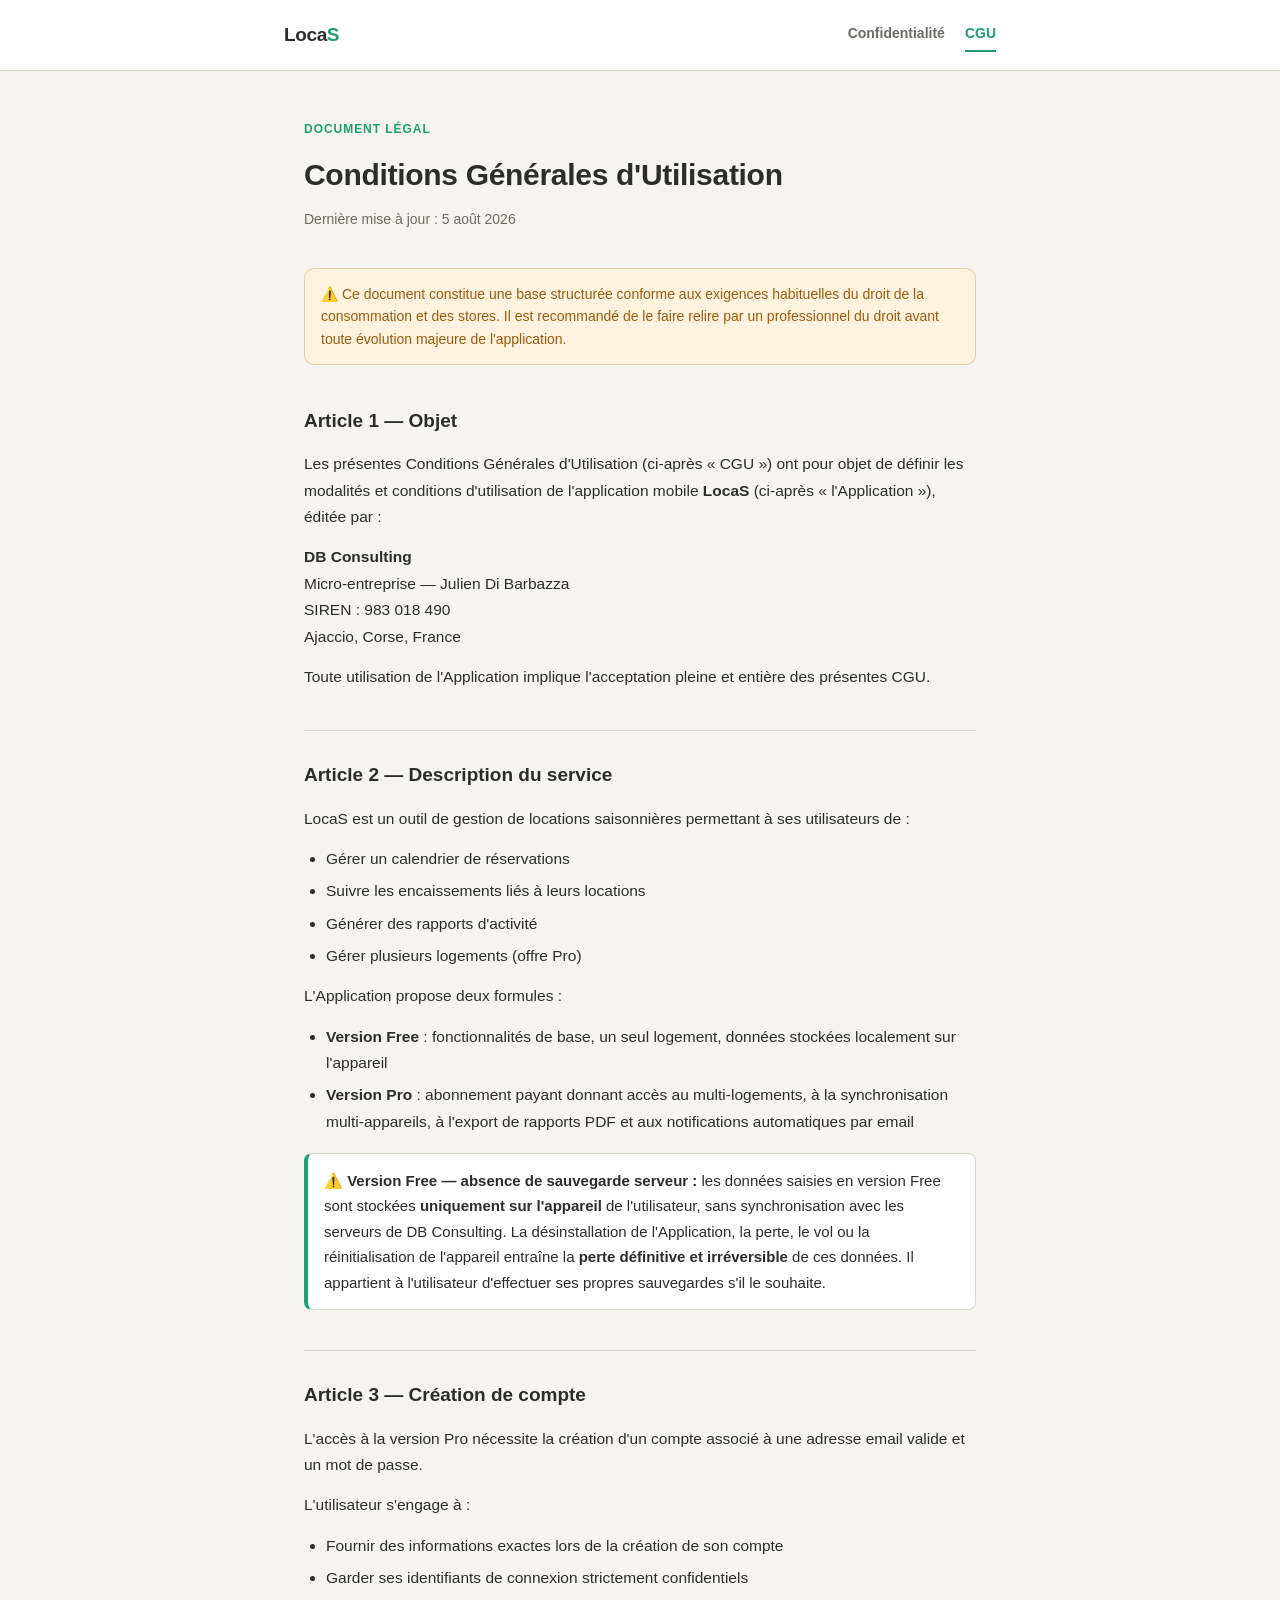
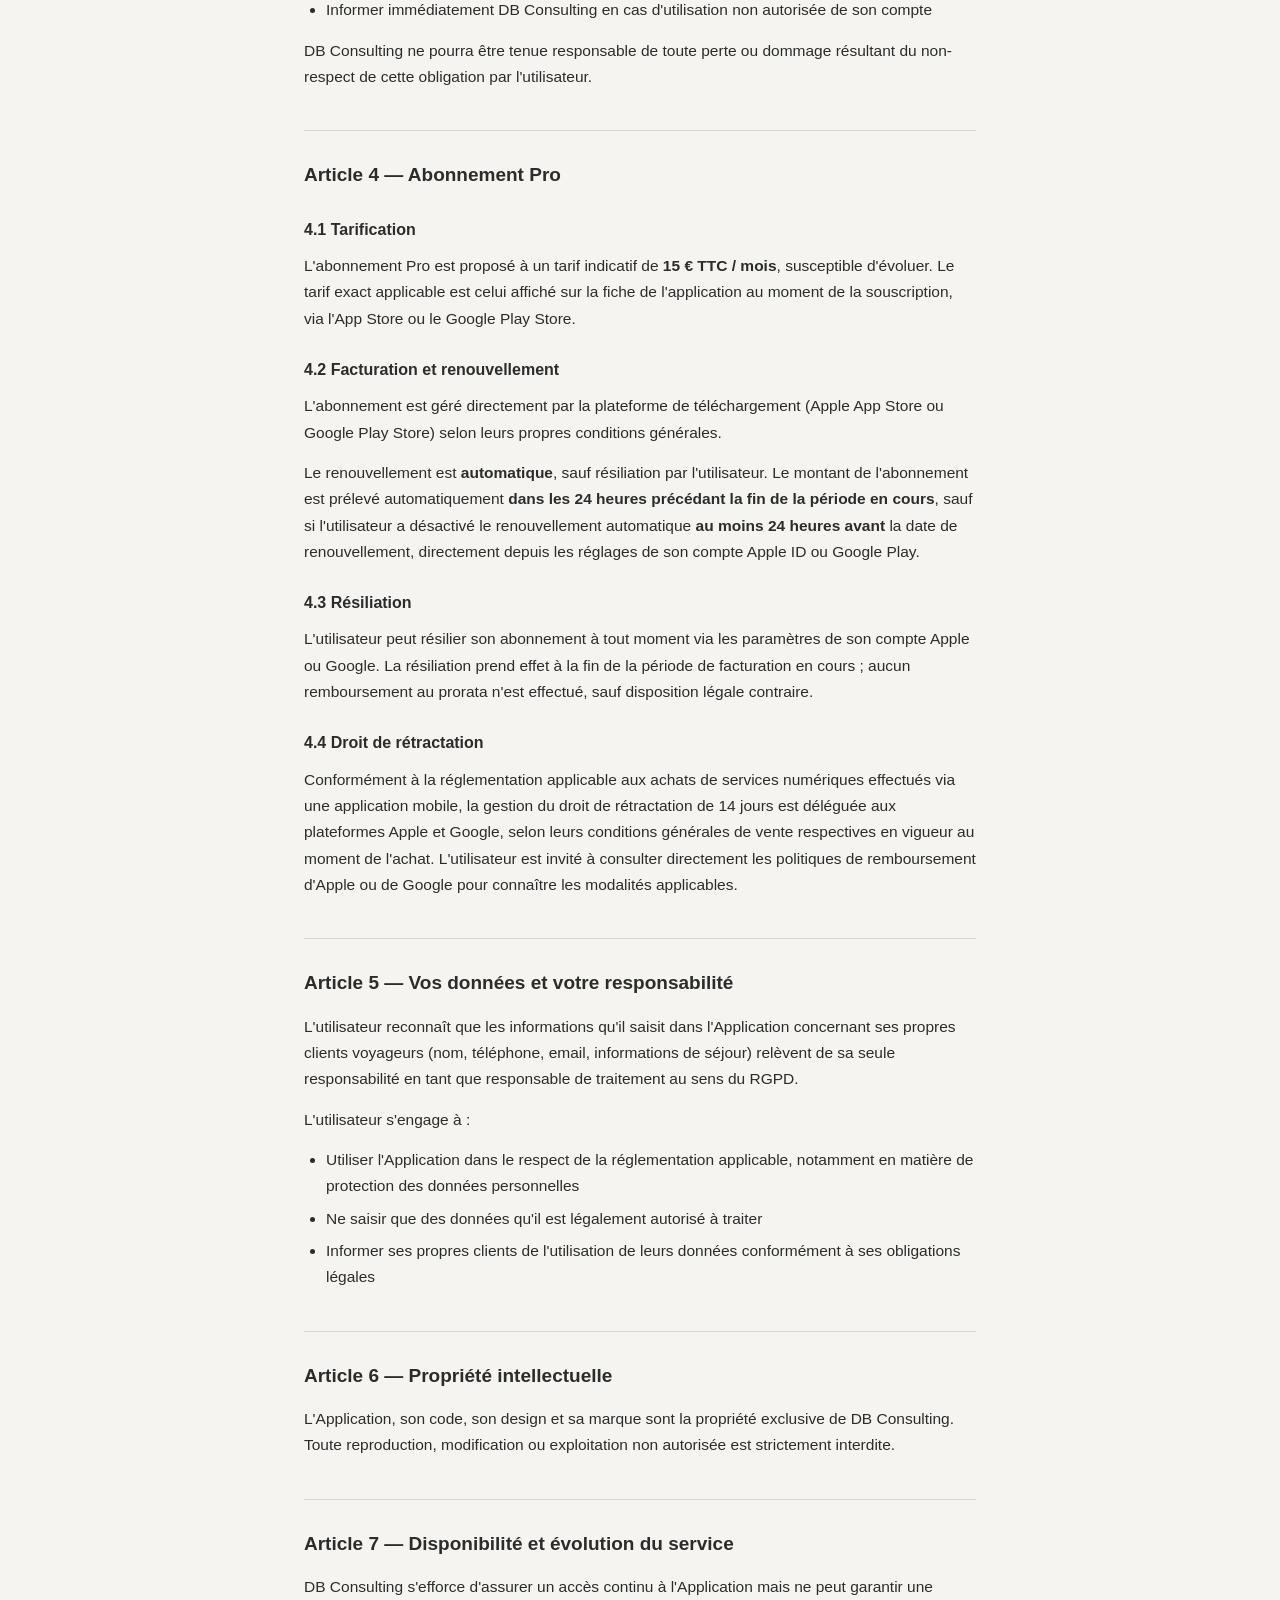
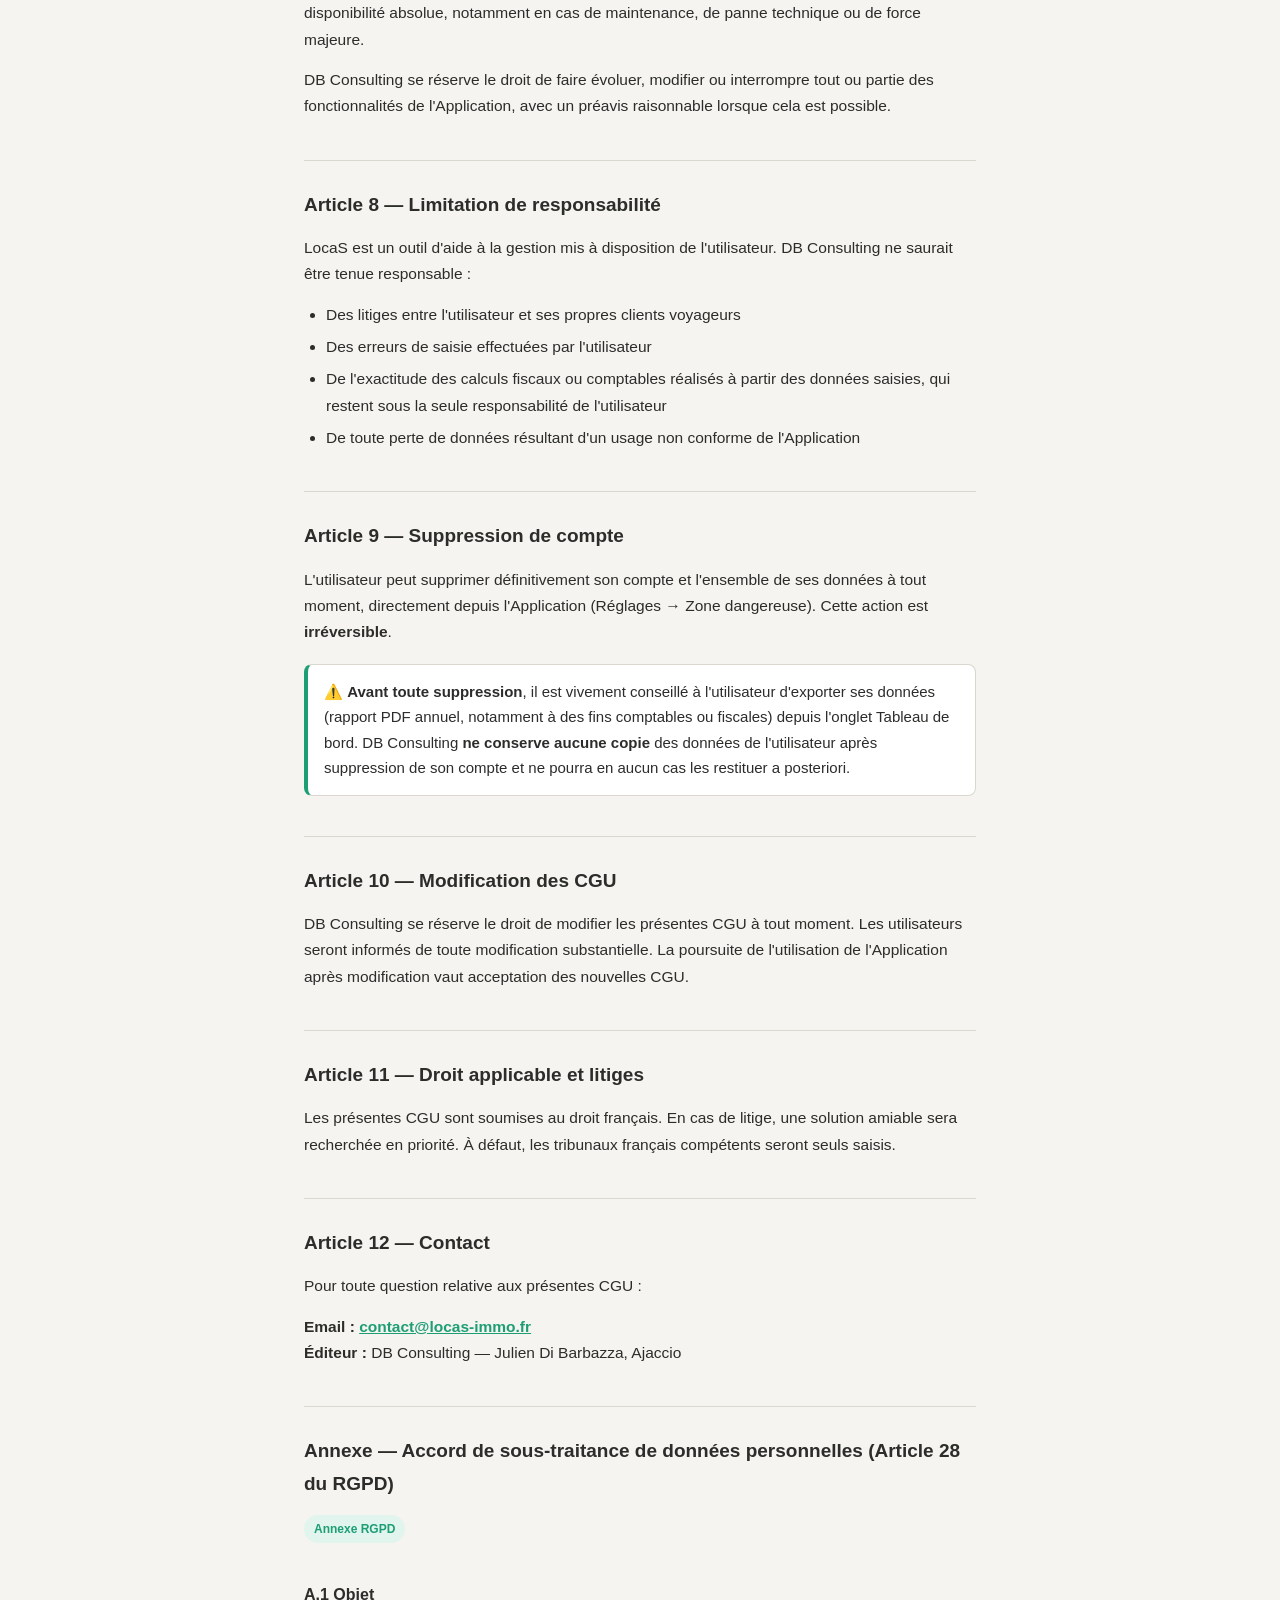
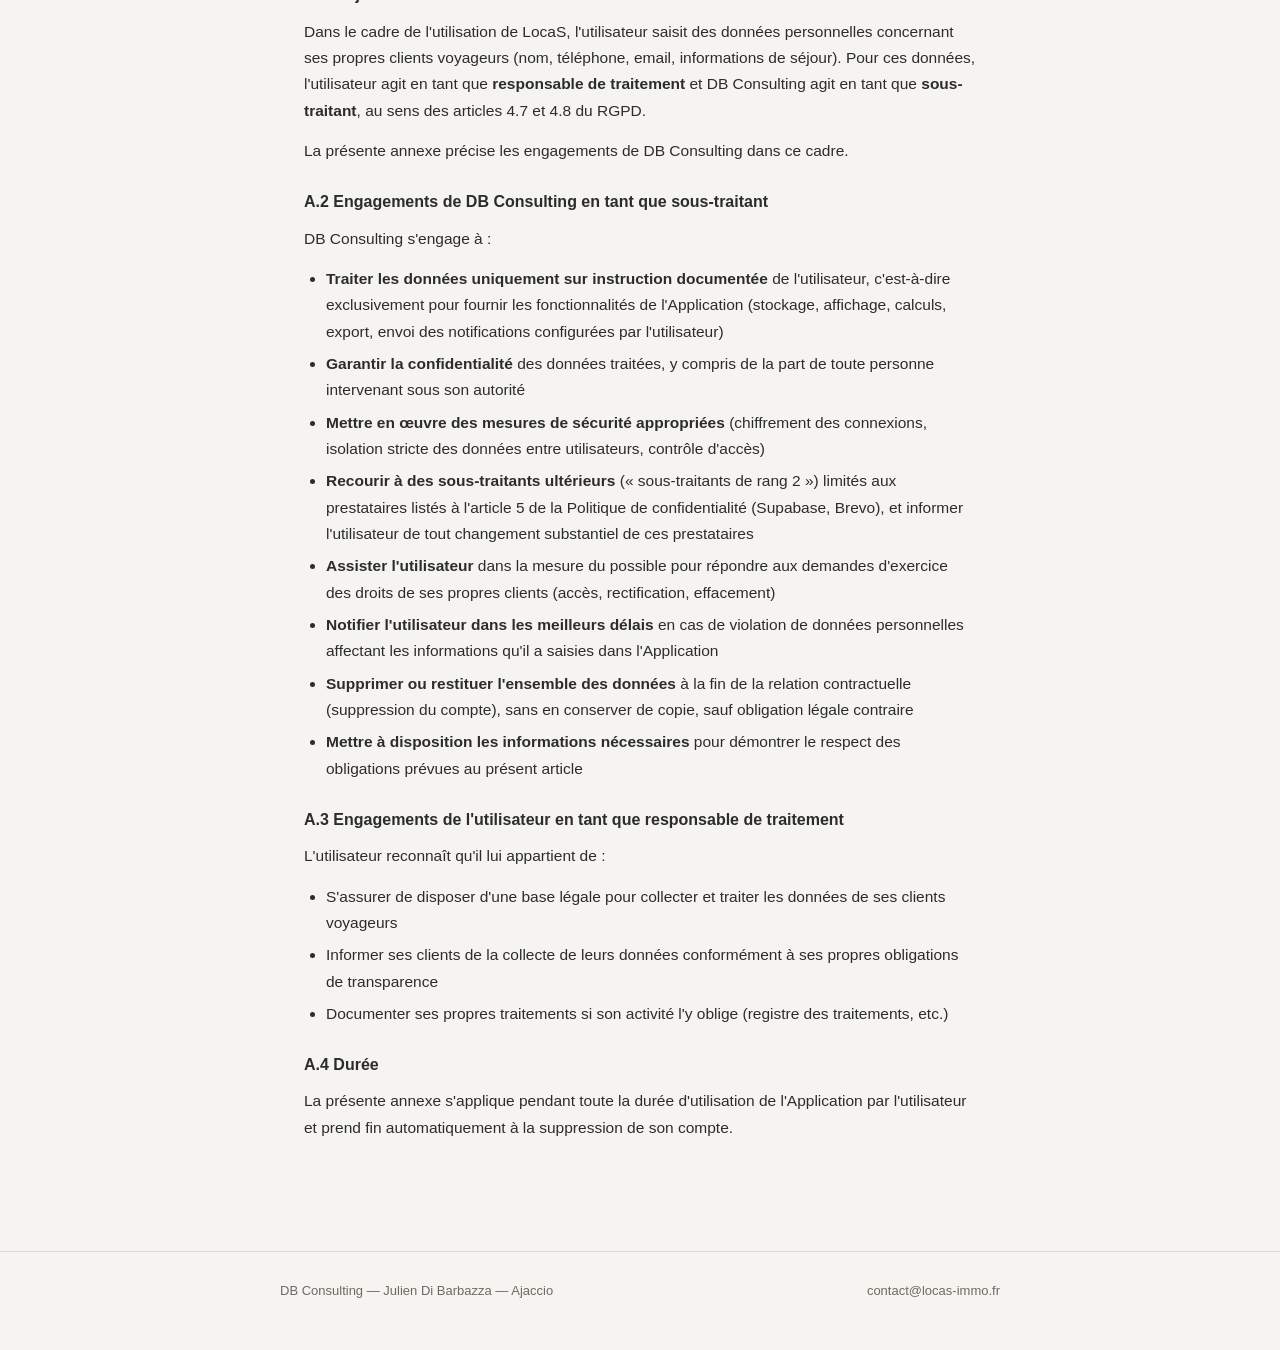
==== cgu.html @ eea55b1e "Add files via upload" ====
<!DOCTYPE html>
<html lang="fr">
<head>
<meta charset="UTF-8" />
<meta name="viewport" content="width=device-width, initial-scale=1.0" />
<title>Conditions Générales d'Utilisation — LocaS</title>
<link rel="stylesheet" href="style.css" />
</head>
<body>

<div class="topbar">
  <div class="topbar-inner">
    <a href="index.html" class="wordmark">Loca<span>S</span></a>
    <nav class="topnav">
      <a href="confidentialite.html">Confidentialité</a>
      <a href="cgu.html" class="active">CGU</a>
    </nav>
  </div>
</div>

<main>
  <div class="doc-header">
    <p class="eyebrow">Document légal</p>
    <h1>Conditions Générales d'Utilisation</h1>
    <p class="updated">Dernière mise à jour : 5 août 2026</p>
  </div>

  <div class="notice">
    ⚠️ Ce document constitue une base structurée conforme aux exigences habituelles du droit de la consommation et des stores. Il est recommandé de le faire relire par un professionnel du droit avant toute évolution majeure de l'application.
  </div>

  <article>
    <h2 style="border-top:none;padding-top:0;">Article 1 — Objet</h2>
    <p>Les présentes Conditions Générales d'Utilisation (ci-après « CGU ») ont pour objet de définir les modalités et conditions d'utilisation de l'application mobile <strong>LocaS</strong> (ci-après « l'Application »), éditée par :</p>
    <p>
      <strong>DB Consulting</strong><br />
      Micro-entreprise — Julien Di Barbazza<br />
      SIREN : 983 018 490<br />
      Ajaccio, Corse, France
    </p>
    <p>Toute utilisation de l'Application implique l'acceptation pleine et entière des présentes CGU.</p>

    <h2>Article 2 — Description du service</h2>
    <p>LocaS est un outil de gestion de locations saisonnières permettant à ses utilisateurs de :</p>
    <ul>
      <li>Gérer un calendrier de réservations</li>
      <li>Suivre les encaissements liés à leurs locations</li>
      <li>Générer des rapports d'activité</li>
      <li>Gérer plusieurs logements (offre Pro)</li>
    </ul>
    <p>L'Application propose deux formules :</p>
    <ul>
      <li><strong>Version Free</strong> : fonctionnalités de base, un seul logement, données stockées localement sur l'appareil</li>
      <li><strong>Version Pro</strong> : abonnement payant donnant accès au multi-logements, à la synchronisation multi-appareils, à l'export de rapports PDF et aux notifications automatiques par email</li>
    </ul>
    <div class="callout">
      ⚠️ <strong>Version Free — absence de sauvegarde serveur :</strong> les données saisies en version Free sont stockées <strong>uniquement sur l'appareil</strong> de l'utilisateur, sans synchronisation avec les serveurs de DB Consulting. La désinstallation de l'Application, la perte, le vol ou la réinitialisation de l'appareil entraîne la <strong>perte définitive et irréversible</strong> de ces données. Il appartient à l'utilisateur d'effectuer ses propres sauvegardes s'il le souhaite.
    </div>

    <h2>Article 3 — Création de compte</h2>
    <p>L'accès à la version Pro nécessite la création d'un compte associé à une adresse email valide et un mot de passe.</p>
    <p>L'utilisateur s'engage à :</p>
    <ul>
      <li>Fournir des informations exactes lors de la création de son compte</li>
      <li>Garder ses identifiants de connexion strictement confidentiels</li>
      <li>Informer immédiatement DB Consulting en cas d'utilisation non autorisée de son compte</li>
    </ul>
    <p>DB Consulting ne pourra être tenue responsable de toute perte ou dommage résultant du non-respect de cette obligation par l'utilisateur.</p>

    <h2>Article 4 — Abonnement Pro</h2>

    <h3>4.1 Tarification</h3>
    <p>L'abonnement Pro est proposé à un tarif indicatif de <strong>15 € TTC / mois</strong>, susceptible d'évoluer. Le tarif exact applicable est celui affiché sur la fiche de l'application au moment de la souscription, via l'App Store ou le Google Play Store.</p>

    <h3>4.2 Facturation et renouvellement</h3>
    <p>L'abonnement est géré directement par la plateforme de téléchargement (Apple App Store ou Google Play Store) selon leurs propres conditions générales.</p>
    <p>Le renouvellement est <strong>automatique</strong>, sauf résiliation par l'utilisateur. Le montant de l'abonnement est prélevé automatiquement <strong>dans les 24 heures précédant la fin de la période en cours</strong>, sauf si l'utilisateur a désactivé le renouvellement automatique <strong>au moins 24 heures avant</strong> la date de renouvellement, directement depuis les réglages de son compte Apple ID ou Google Play.</p>

    <h3>4.3 Résiliation</h3>
    <p>L'utilisateur peut résilier son abonnement à tout moment via les paramètres de son compte Apple ou Google. La résiliation prend effet à la fin de la période de facturation en cours ; aucun remboursement au prorata n'est effectué, sauf disposition légale contraire.</p>

    <h3>4.4 Droit de rétractation</h3>
    <p>Conformément à la réglementation applicable aux achats de services numériques effectués via une application mobile, la gestion du droit de rétractation de 14 jours est déléguée aux plateformes Apple et Google, selon leurs conditions générales de vente respectives en vigueur au moment de l'achat. L'utilisateur est invité à consulter directement les politiques de remboursement d'Apple ou de Google pour connaître les modalités applicables.</p>

    <h2>Article 5 — Vos données et votre responsabilité</h2>
    <p>L'utilisateur reconnaît que les informations qu'il saisit dans l'Application concernant ses propres clients voyageurs (nom, téléphone, email, informations de séjour) relèvent de sa seule responsabilité en tant que responsable de traitement au sens du RGPD.</p>
    <p>L'utilisateur s'engage à :</p>
    <ul>
      <li>Utiliser l'Application dans le respect de la réglementation applicable, notamment en matière de protection des données personnelles</li>
      <li>Ne saisir que des données qu'il est légalement autorisé à traiter</li>
      <li>Informer ses propres clients de l'utilisation de leurs données conformément à ses obligations légales</li>
    </ul>

    <h2>Article 6 — Propriété intellectuelle</h2>
    <p>L'Application, son code, son design et sa marque sont la propriété exclusive de DB Consulting. Toute reproduction, modification ou exploitation non autorisée est strictement interdite.</p>

    <h2>Article 7 — Disponibilité et évolution du service</h2>
    <p>DB Consulting s'efforce d'assurer un accès continu à l'Application mais ne peut garantir une disponibilité absolue, notamment en cas de maintenance, de panne technique ou de force majeure.</p>
    <p>DB Consulting se réserve le droit de faire évoluer, modifier ou interrompre tout ou partie des fonctionnalités de l'Application, avec un préavis raisonnable lorsque cela est possible.</p>

    <h2>Article 8 — Limitation de responsabilité</h2>
    <p>LocaS est un outil d'aide à la gestion mis à disposition de l'utilisateur. DB Consulting ne saurait être tenue responsable :</p>
    <ul>
      <li>Des litiges entre l'utilisateur et ses propres clients voyageurs</li>
      <li>Des erreurs de saisie effectuées par l'utilisateur</li>
      <li>De l'exactitude des calculs fiscaux ou comptables réalisés à partir des données saisies, qui restent sous la seule responsabilité de l'utilisateur</li>
      <li>De toute perte de données résultant d'un usage non conforme de l'Application</li>
    </ul>

    <h2>Article 9 — Suppression de compte</h2>
    <p>L'utilisateur peut supprimer définitivement son compte et l'ensemble de ses données à tout moment, directement depuis l'Application (Réglages → Zone dangereuse). Cette action est <strong>irréversible</strong>.</p>
    <div class="callout">
      ⚠️ <strong>Avant toute suppression</strong>, il est vivement conseillé à l'utilisateur d'exporter ses données (rapport PDF annuel, notamment à des fins comptables ou fiscales) depuis l'onglet Tableau de bord. DB Consulting <strong>ne conserve aucune copie</strong> des données de l'utilisateur après suppression de son compte et ne pourra en aucun cas les restituer a posteriori.
    </div>

    <h2>Article 10 — Modification des CGU</h2>
    <p>DB Consulting se réserve le droit de modifier les présentes CGU à tout moment. Les utilisateurs seront informés de toute modification substantielle. La poursuite de l'utilisation de l'Application après modification vaut acceptation des nouvelles CGU.</p>

    <h2>Article 11 — Droit applicable et litiges</h2>
    <p>Les présentes CGU sont soumises au droit français. En cas de litige, une solution amiable sera recherchée en priorité. À défaut, les tribunaux français compétents seront seuls saisis.</p>

    <h2>Article 12 — Contact</h2>
    <p>Pour toute question relative aux présentes CGU :</p>
    <p>
      <strong>Email :</strong> <a class="inline-link" href="mailto:contact@locas-immo.fr">contact@locas-immo.fr</a><br />
      <strong>Éditeur :</strong> DB Consulting — Julien Di Barbazza, Ajaccio
    </p>

    <h2>Annexe — Accord de sous-traitance de données personnelles (Article 28 du RGPD)</h2>
    <span class="annex-tag">Annexe RGPD</span>

    <h3>A.1 Objet</h3>
    <p>Dans le cadre de l'utilisation de LocaS, l'utilisateur saisit des données personnelles concernant ses propres clients voyageurs (nom, téléphone, email, informations de séjour). Pour ces données, l'utilisateur agit en tant que <strong>responsable de traitement</strong> et DB Consulting agit en tant que <strong>sous-traitant</strong>, au sens des articles 4.7 et 4.8 du RGPD.</p>
    <p>La présente annexe précise les engagements de DB Consulting dans ce cadre.</p>

    <h3>A.2 Engagements de DB Consulting en tant que sous-traitant</h3>
    <p>DB Consulting s'engage à :</p>
    <ul>
      <li><strong>Traiter les données uniquement sur instruction documentée</strong> de l'utilisateur, c'est-à-dire exclusivement pour fournir les fonctionnalités de l'Application (stockage, affichage, calculs, export, envoi des notifications configurées par l'utilisateur)</li>
      <li><strong>Garantir la confidentialité</strong> des données traitées, y compris de la part de toute personne intervenant sous son autorité</li>
      <li><strong>Mettre en œuvre des mesures de sécurité appropriées</strong> (chiffrement des connexions, isolation stricte des données entre utilisateurs, contrôle d'accès)</li>
      <li><strong>Recourir à des sous-traitants ultérieurs</strong> (« sous-traitants de rang 2 ») limités aux prestataires listés à l'article 5 de la Politique de confidentialité (Supabase, Brevo), et informer l'utilisateur de tout changement substantiel de ces prestataires</li>
      <li><strong>Assister l'utilisateur</strong> dans la mesure du possible pour répondre aux demandes d'exercice des droits de ses propres clients (accès, rectification, effacement)</li>
      <li><strong>Notifier l'utilisateur dans les meilleurs délais</strong> en cas de violation de données personnelles affectant les informations qu'il a saisies dans l'Application</li>
      <li><strong>Supprimer ou restituer l'ensemble des données</strong> à la fin de la relation contractuelle (suppression du compte), sans en conserver de copie, sauf obligation légale contraire</li>
      <li><strong>Mettre à disposition les informations nécessaires</strong> pour démontrer le respect des obligations prévues au présent article</li>
    </ul>

    <h3>A.3 Engagements de l'utilisateur en tant que responsable de traitement</h3>
    <p>L'utilisateur reconnaît qu'il lui appartient de :</p>
    <ul>
      <li>S'assurer de disposer d'une base légale pour collecter et traiter les données de ses clients voyageurs</li>
      <li>Informer ses clients de la collecte de leurs données conformément à ses propres obligations de transparence</li>
      <li>Documenter ses propres traitements si son activité l'y oblige (registre des traitements, etc.)</li>
    </ul>

    <h3>A.4 Durée</h3>
    <p>La présente annexe s'applique pendant toute la durée d'utilisation de l'Application par l'utilisateur et prend fin automatiquement à la suppression de son compte.</p>
  </article>
</main>

<footer>
  <div class="footer-inner">
    <span>DB Consulting — Julien Di Barbazza — Ajaccio</span>
    <span>contact@locas-immo.fr</span>
  </div>
</footer>

</body>
</html>
---- style.css ----
:root {
  --primary: #1D9E75;
  --primary-light: #E1F5EE;
  --bg: #F5F4F0;
  --white: #FFFFFF;
  --text: #2C2C2A;
  --text-muted: #6B6A64;
  --border: #D9D7CE;
  --warning-bg: #FFF3E0;
  --warning-text: #9A5B0E;
}

* { box-sizing: border-box; }

html { scroll-behavior: smooth; }

body {
  margin: 0;
  background: var(--bg);
  color: var(--text);
  font-family: -apple-system, BlinkMacSystemFont, "Segoe UI", Helvetica, Arial, sans-serif;
  line-height: 1.7;
  -webkit-font-smoothing: antialiased;
}

.topbar {
  background: var(--white);
  border-bottom: 1px solid var(--border);
}

.topbar-inner {
  max-width: 760px;
  margin: 0 auto;
  padding: 18px 24px;
  display: flex;
  align-items: center;
  justify-content: space-between;
}

.wordmark {
  font-weight: 800;
  font-size: 19px;
  color: var(--text);
  text-decoration: none;
  letter-spacing: -0.02em;
}
.wordmark span { color: var(--primary); }

.topnav { display: flex; gap: 20px; }
.topnav a {
  font-size: 14px;
  font-weight: 600;
  color: var(--text-muted);
  text-decoration: none;
  padding: 4px 0;
  border-bottom: 2px solid transparent;
}
.topnav a:hover,
.topnav a.active {
  color: var(--primary);
  border-bottom-color: var(--primary);
}

main {
  max-width: 720px;
  margin: 0 auto;
  padding: 48px 24px 96px;
}

.doc-header { margin-bottom: 36px; }

.eyebrow {
  font-size: 12px;
  font-weight: 700;
  letter-spacing: 0.08em;
  text-transform: uppercase;
  color: var(--primary);
  margin: 0 0 10px;
}

h1 {
  font-size: 30px;
  font-weight: 800;
  letter-spacing: -0.01em;
  margin: 0 0 8px;
  color: var(--text);
}

.updated {
  font-size: 14px;
  color: var(--text-muted);
  margin: 0;
}

.notice {
  background: var(--warning-bg);
  color: var(--warning-text);
  border: 1px solid rgba(154, 91, 14, 0.25);
  border-radius: 10px;
  padding: 14px 16px;
  font-size: 14px;
  line-height: 1.6;
  margin: 24px 0 36px;
}

article h2 {
  font-size: 19px;
  font-weight: 700;
  color: var(--text);
  margin: 40px 0 14px;
  padding-top: 4px;
  border-top: 1px solid var(--border);
  padding-top: 28px;
}
article h2:first-of-type { border-top: none; padding-top: 0; }

article h3 {
  font-size: 16px;
  font-weight: 700;
  color: var(--text);
  margin: 24px 0 10px;
}

article p, article li {
  font-size: 15.5px;
  color: var(--text);
}

article p { margin: 0 0 14px; }

article ul { margin: 0 0 14px; padding-left: 22px; }
article li { margin-bottom: 6px; }

article strong { color: var(--text); }

.callout {
  background: var(--white);
  border: 1px solid var(--border);
  border-left: 4px solid var(--primary);
  border-radius: 8px;
  padding: 14px 16px;
  margin: 18px 0;
  font-size: 15px;
}

table {
  width: 100%;
  border-collapse: collapse;
  margin: 16px 0 22px;
  font-size: 14.5px;
}
th, td {
  text-align: left;
  padding: 10px 12px;
  border-bottom: 1px solid var(--border);
}
th {
  color: var(--text-muted);
  font-size: 12px;
  text-transform: uppercase;
  letter-spacing: 0.04em;
  font-weight: 700;
}

.annex-tag {
  display: inline-block;
  background: var(--primary-light);
  color: var(--primary);
  font-size: 12px;
  font-weight: 700;
  padding: 4px 10px;
  border-radius: 20px;
  margin-bottom: 14px;
}

a.inline-link { color: var(--primary); font-weight: 600; }

footer {
  border-top: 1px solid var(--border);
  padding: 28px 24px 48px;
}
.footer-inner {
  max-width: 720px;
  margin: 0 auto;
  font-size: 13px;
  color: var(--text-muted);
  display: flex;
  justify-content: space-between;
  flex-wrap: wrap;
  gap: 8px;
}

@media (max-width: 560px) {
  h1 { font-size: 25px; }
  main { padding: 32px 18px 72px; }
  .topbar-inner { padding: 14px 18px; }
  .topnav { gap: 14px; }
}
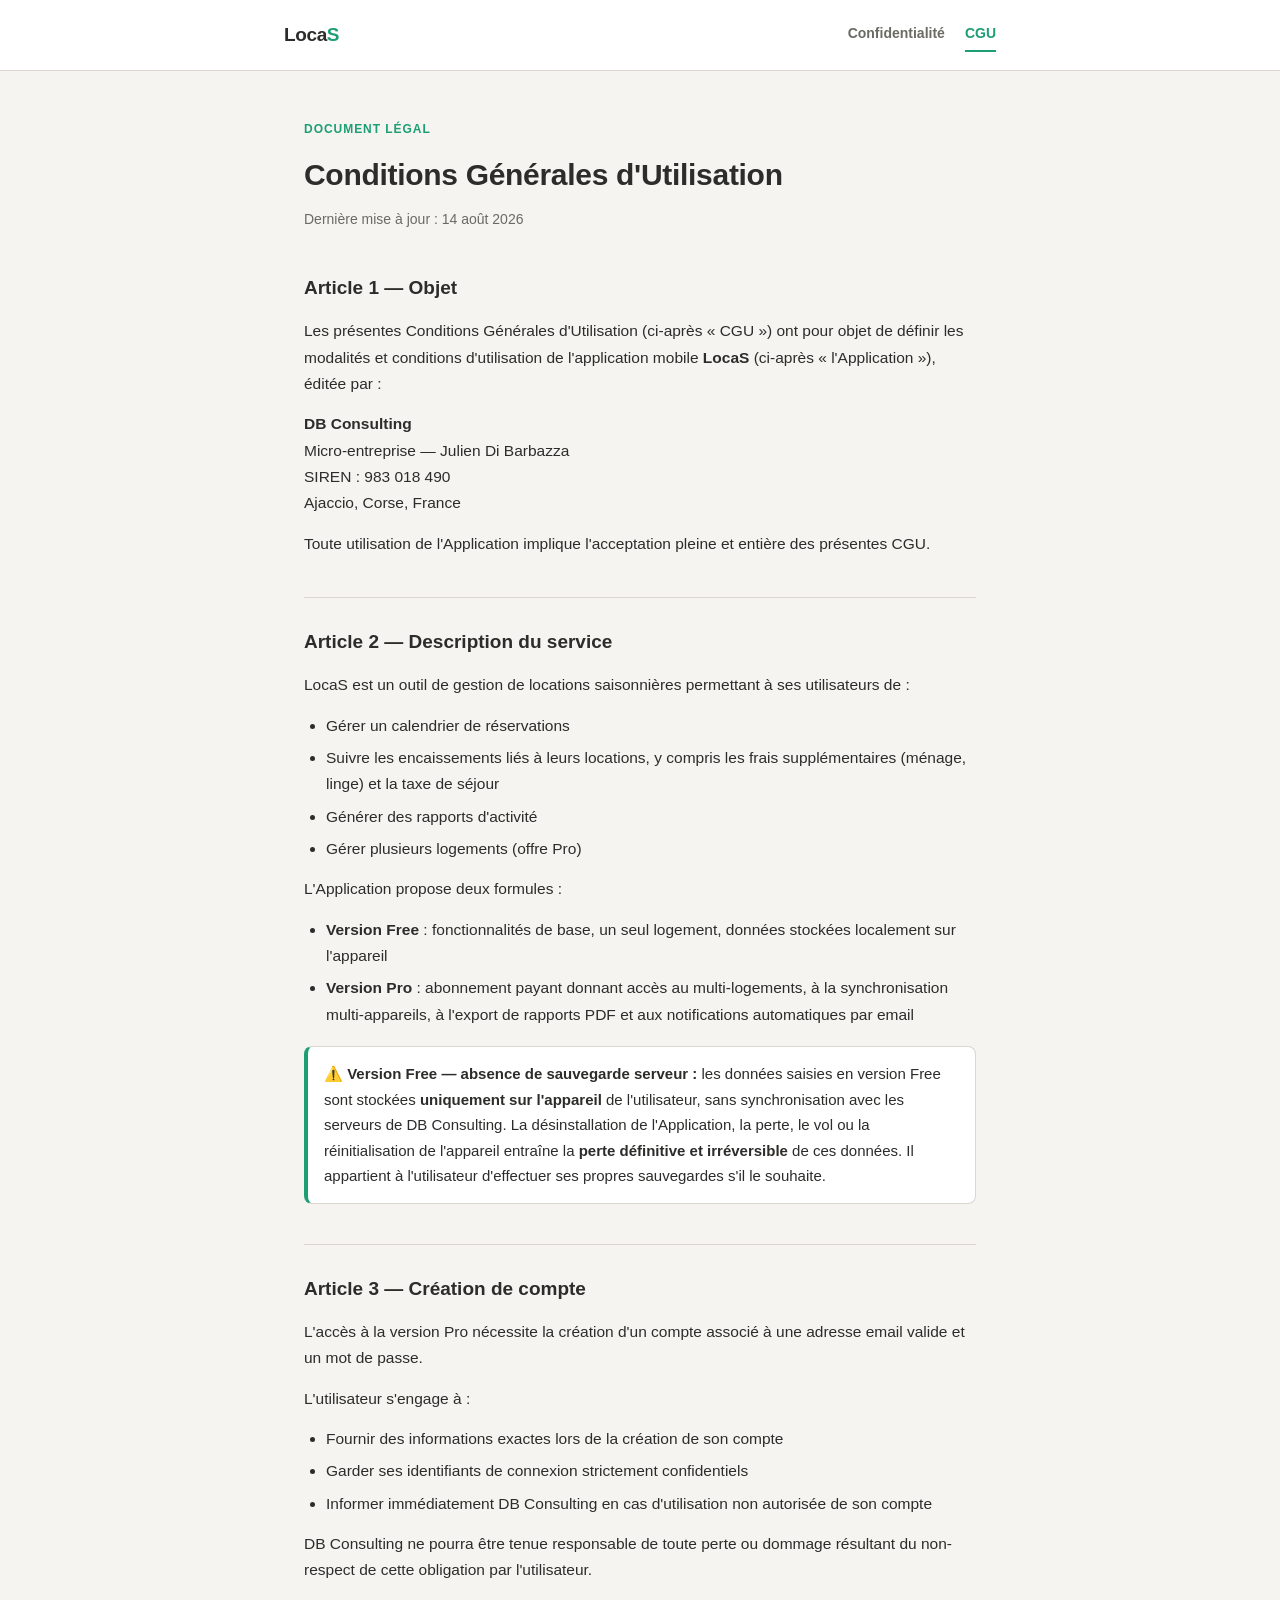
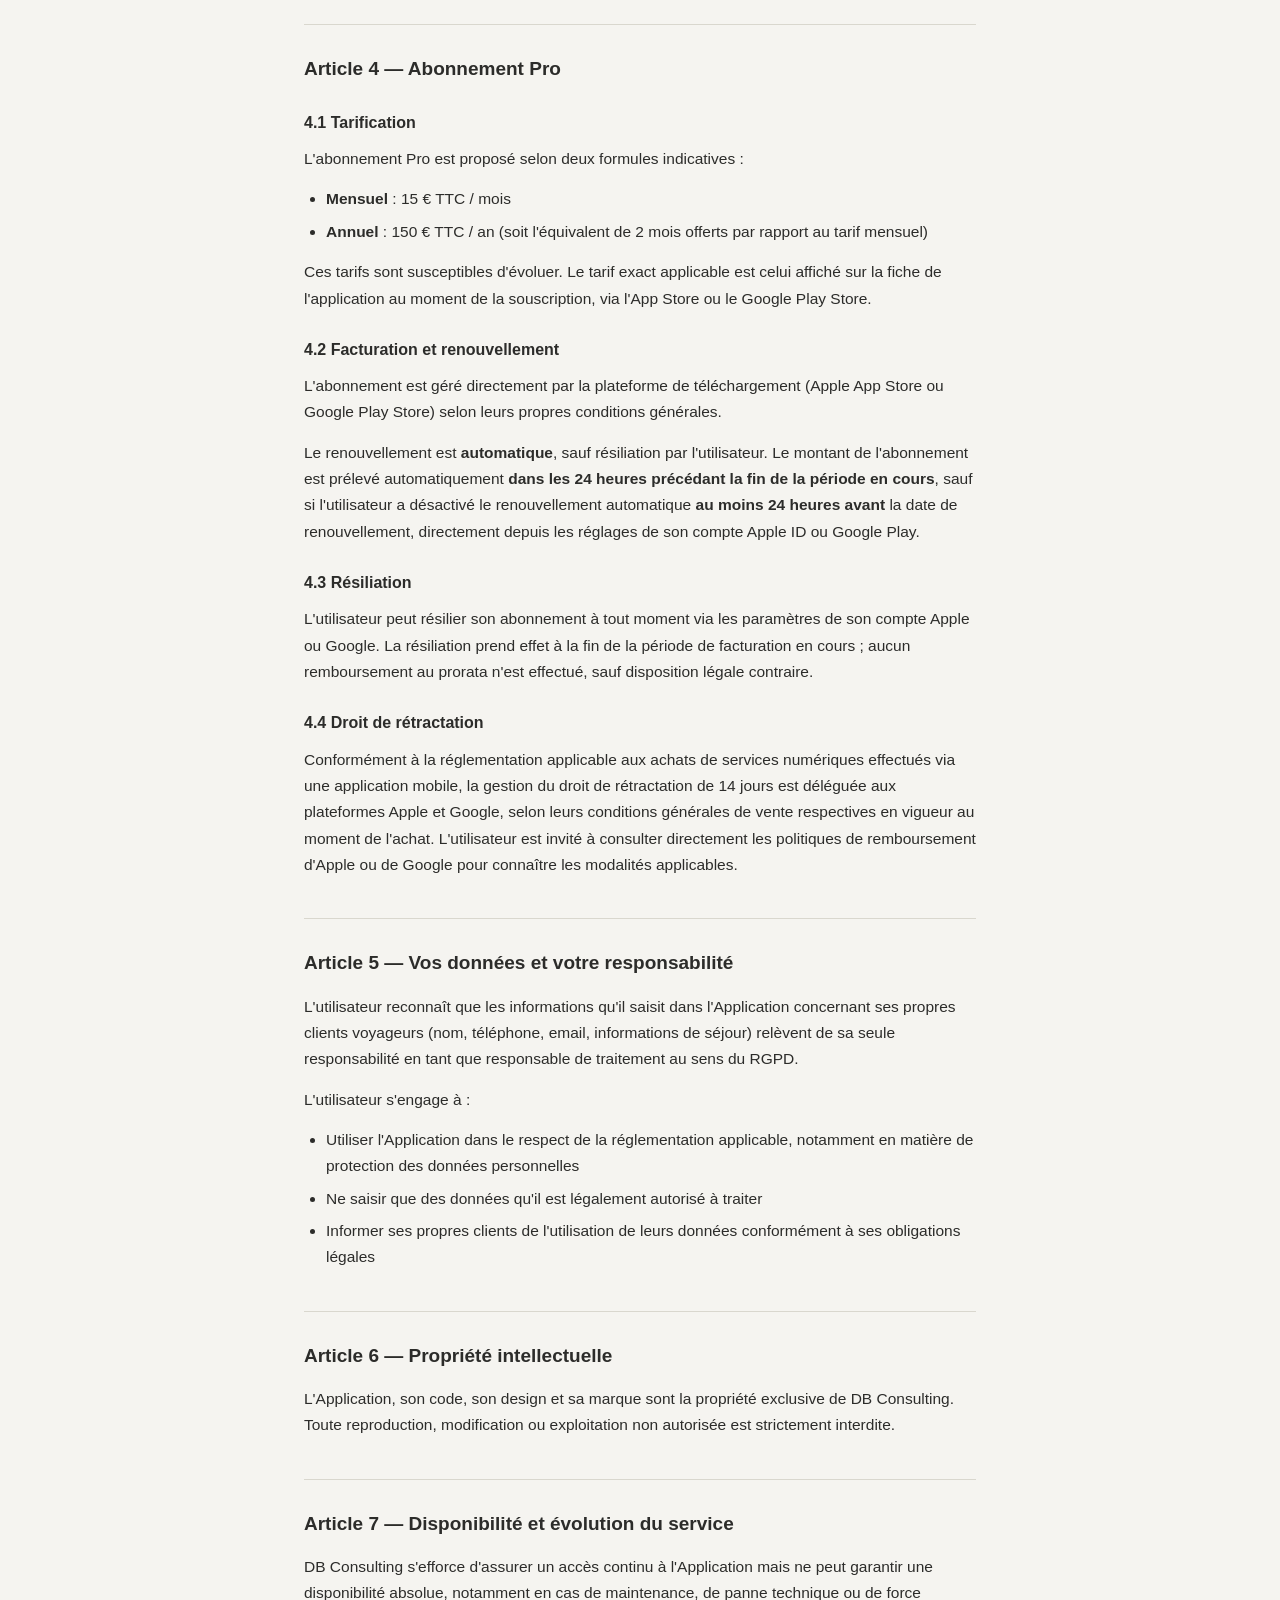
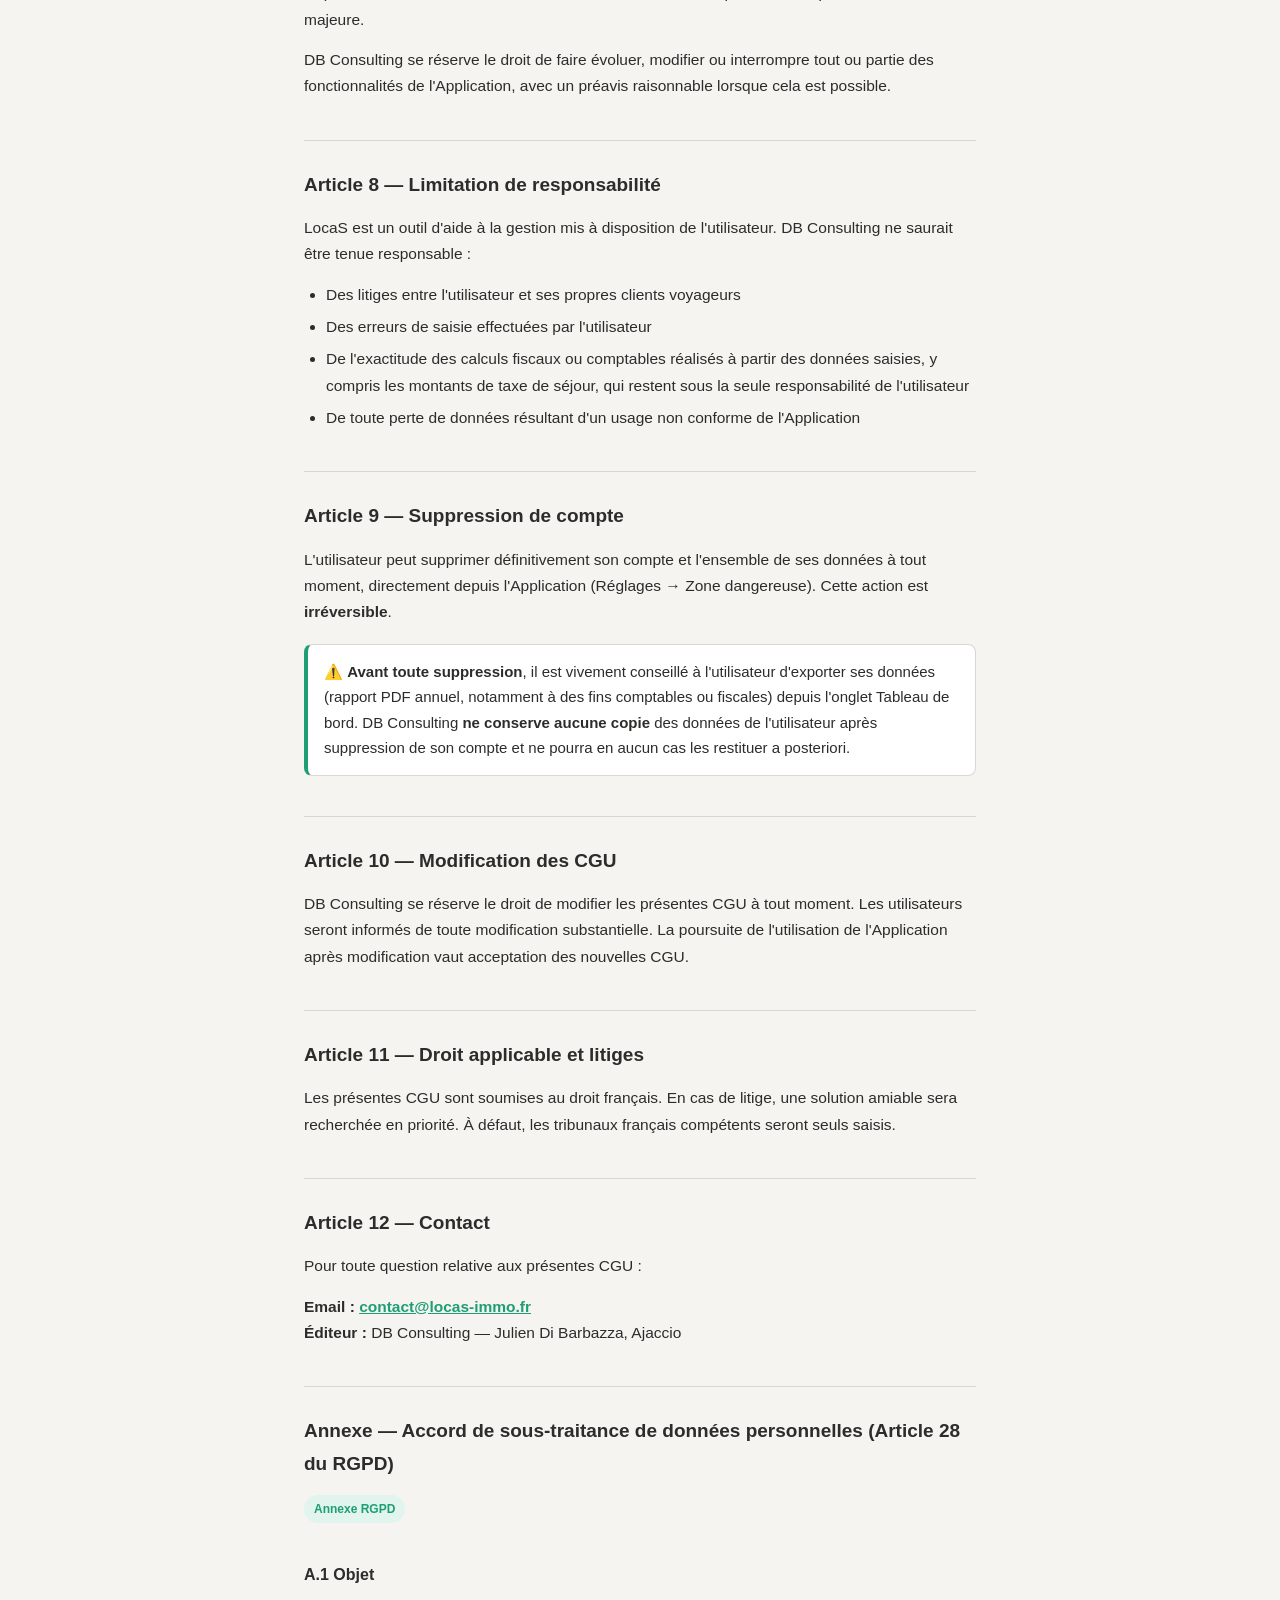
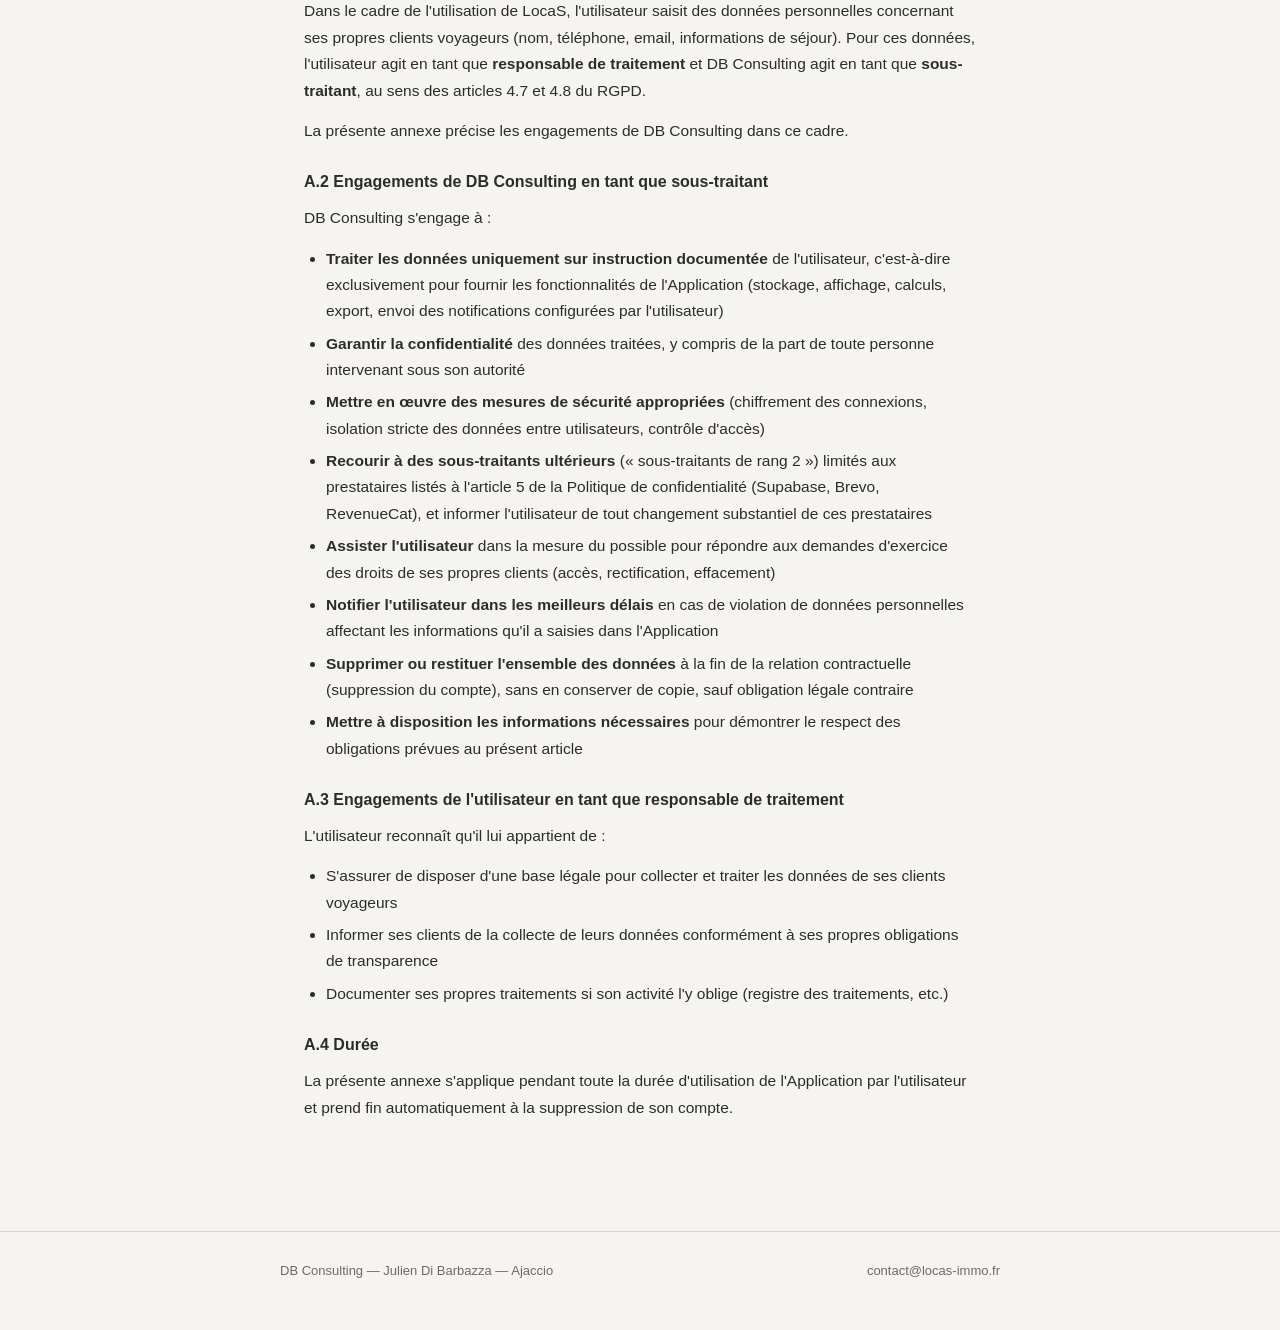
==== commit adf0958b: "Update cgu_1.html" ====
--- a/cgu.html
+++ b/cgu.html
@@ -22,11 +22,7 @@
   <div class="doc-header">
     <p class="eyebrow">Document légal</p>
     <h1>Conditions Générales d'Utilisation</h1>
-    <p class="updated">Dernière mise à jour : 5 août 2026</p>
-  </div>
-
-  <div class="notice">
-    ⚠️ Ce document constitue une base structurée conforme aux exigences habituelles du droit de la consommation et des stores. Il est recommandé de le faire relire par un professionnel du droit avant toute évolution majeure de l'application.
+    <p class="updated">Dernière mise à jour : 14 août 2026</p>
   </div>
 
   <article>
@@ -44,7 +40,7 @@
     <p>LocaS est un outil de gestion de locations saisonnières permettant à ses utilisateurs de :</p>
     <ul>
       <li>Gérer un calendrier de réservations</li>
-      <li>Suivre les encaissements liés à leurs locations</li>
+      <li>Suivre les encaissements liés à leurs locations, y compris les frais supplémentaires (ménage, linge) et la taxe de séjour</li>
       <li>Générer des rapports d'activité</li>
       <li>Gérer plusieurs logements (offre Pro)</li>
     </ul>
@@ -70,7 +66,12 @@
     <h2>Article 4 — Abonnement Pro</h2>
 
     <h3>4.1 Tarification</h3>
-    <p>L'abonnement Pro est proposé à un tarif indicatif de <strong>15 € TTC / mois</strong>, susceptible d'évoluer. Le tarif exact applicable est celui affiché sur la fiche de l'application au moment de la souscription, via l'App Store ou le Google Play Store.</p>
+    <p>L'abonnement Pro est proposé selon deux formules indicatives :</p>
+    <ul>
+      <li><strong>Mensuel</strong> : 15 € TTC / mois</li>
+      <li><strong>Annuel</strong> : 150 € TTC / an (soit l'équivalent de 2 mois offerts par rapport au tarif mensuel)</li>
+    </ul>
+    <p>Ces tarifs sont susceptibles d'évoluer. Le tarif exact applicable est celui affiché sur la fiche de l'application au moment de la souscription, via l'App Store ou le Google Play Store.</p>
 
     <h3>4.2 Facturation et renouvellement</h3>
     <p>L'abonnement est géré directement par la plateforme de téléchargement (Apple App Store ou Google Play Store) selon leurs propres conditions générales.</p>
@@ -103,7 +104,7 @@
     <ul>
       <li>Des litiges entre l'utilisateur et ses propres clients voyageurs</li>
       <li>Des erreurs de saisie effectuées par l'utilisateur</li>
-      <li>De l'exactitude des calculs fiscaux ou comptables réalisés à partir des données saisies, qui restent sous la seule responsabilité de l'utilisateur</li>
+      <li>De l'exactitude des calculs fiscaux ou comptables réalisés à partir des données saisies, y compris les montants de taxe de séjour, qui restent sous la seule responsabilité de l'utilisateur</li>
       <li>De toute perte de données résultant d'un usage non conforme de l'Application</li>
     </ul>
 
@@ -139,7 +140,7 @@
       <li><strong>Traiter les données uniquement sur instruction documentée</strong> de l'utilisateur, c'est-à-dire exclusivement pour fournir les fonctionnalités de l'Application (stockage, affichage, calculs, export, envoi des notifications configurées par l'utilisateur)</li>
       <li><strong>Garantir la confidentialité</strong> des données traitées, y compris de la part de toute personne intervenant sous son autorité</li>
       <li><strong>Mettre en œuvre des mesures de sécurité appropriées</strong> (chiffrement des connexions, isolation stricte des données entre utilisateurs, contrôle d'accès)</li>
-      <li><strong>Recourir à des sous-traitants ultérieurs</strong> (« sous-traitants de rang 2 ») limités aux prestataires listés à l'article 5 de la Politique de confidentialité (Supabase, Brevo), et informer l'utilisateur de tout changement substantiel de ces prestataires</li>
+      <li><strong>Recourir à des sous-traitants ultérieurs</strong> (« sous-traitants de rang 2 ») limités aux prestataires listés à l'article 5 de la Politique de confidentialité (Supabase, Brevo, RevenueCat), et informer l'utilisateur de tout changement substantiel de ces prestataires</li>
       <li><strong>Assister l'utilisateur</strong> dans la mesure du possible pour répondre aux demandes d'exercice des droits de ses propres clients (accès, rectification, effacement)</li>
       <li><strong>Notifier l'utilisateur dans les meilleurs délais</strong> en cas de violation de données personnelles affectant les informations qu'il a saisies dans l'Application</li>
       <li><strong>Supprimer ou restituer l'ensemble des données</strong> à la fin de la relation contractuelle (suppression du compte), sans en conserver de copie, sauf obligation légale contraire</li>
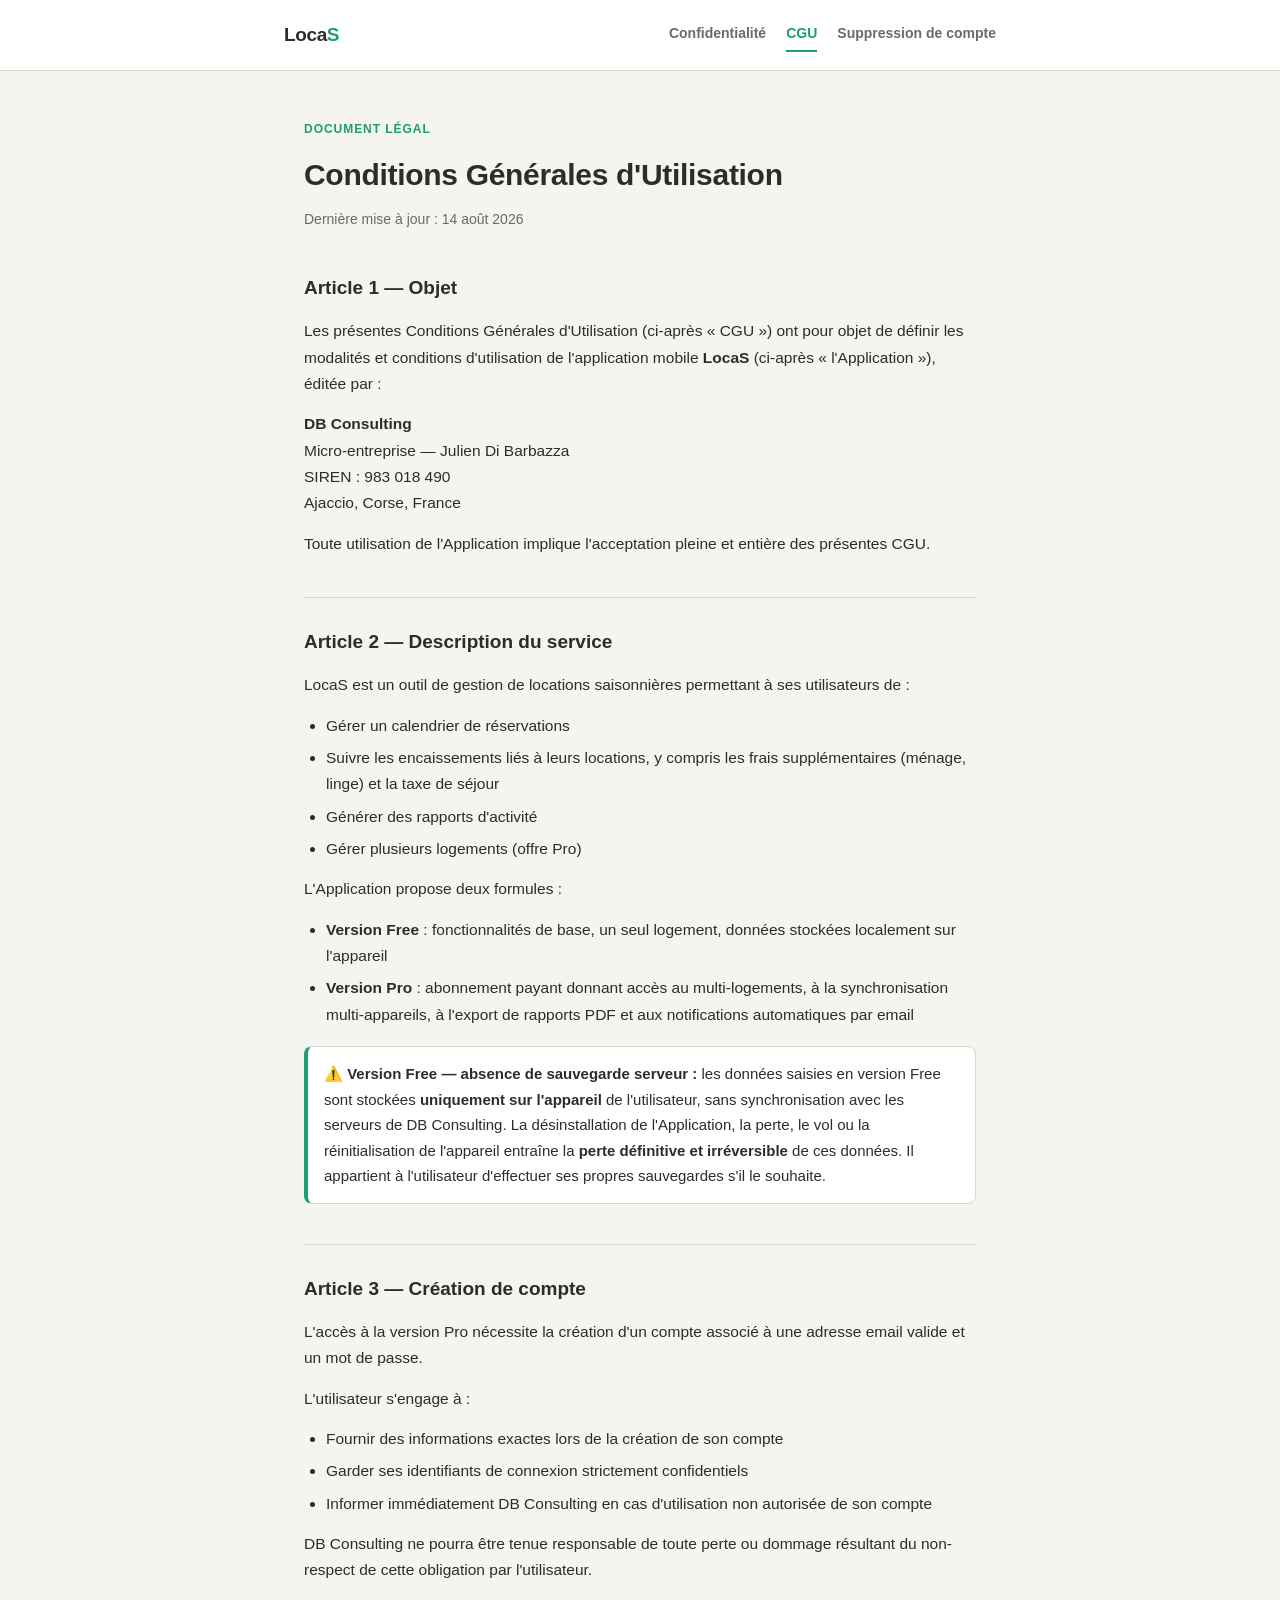
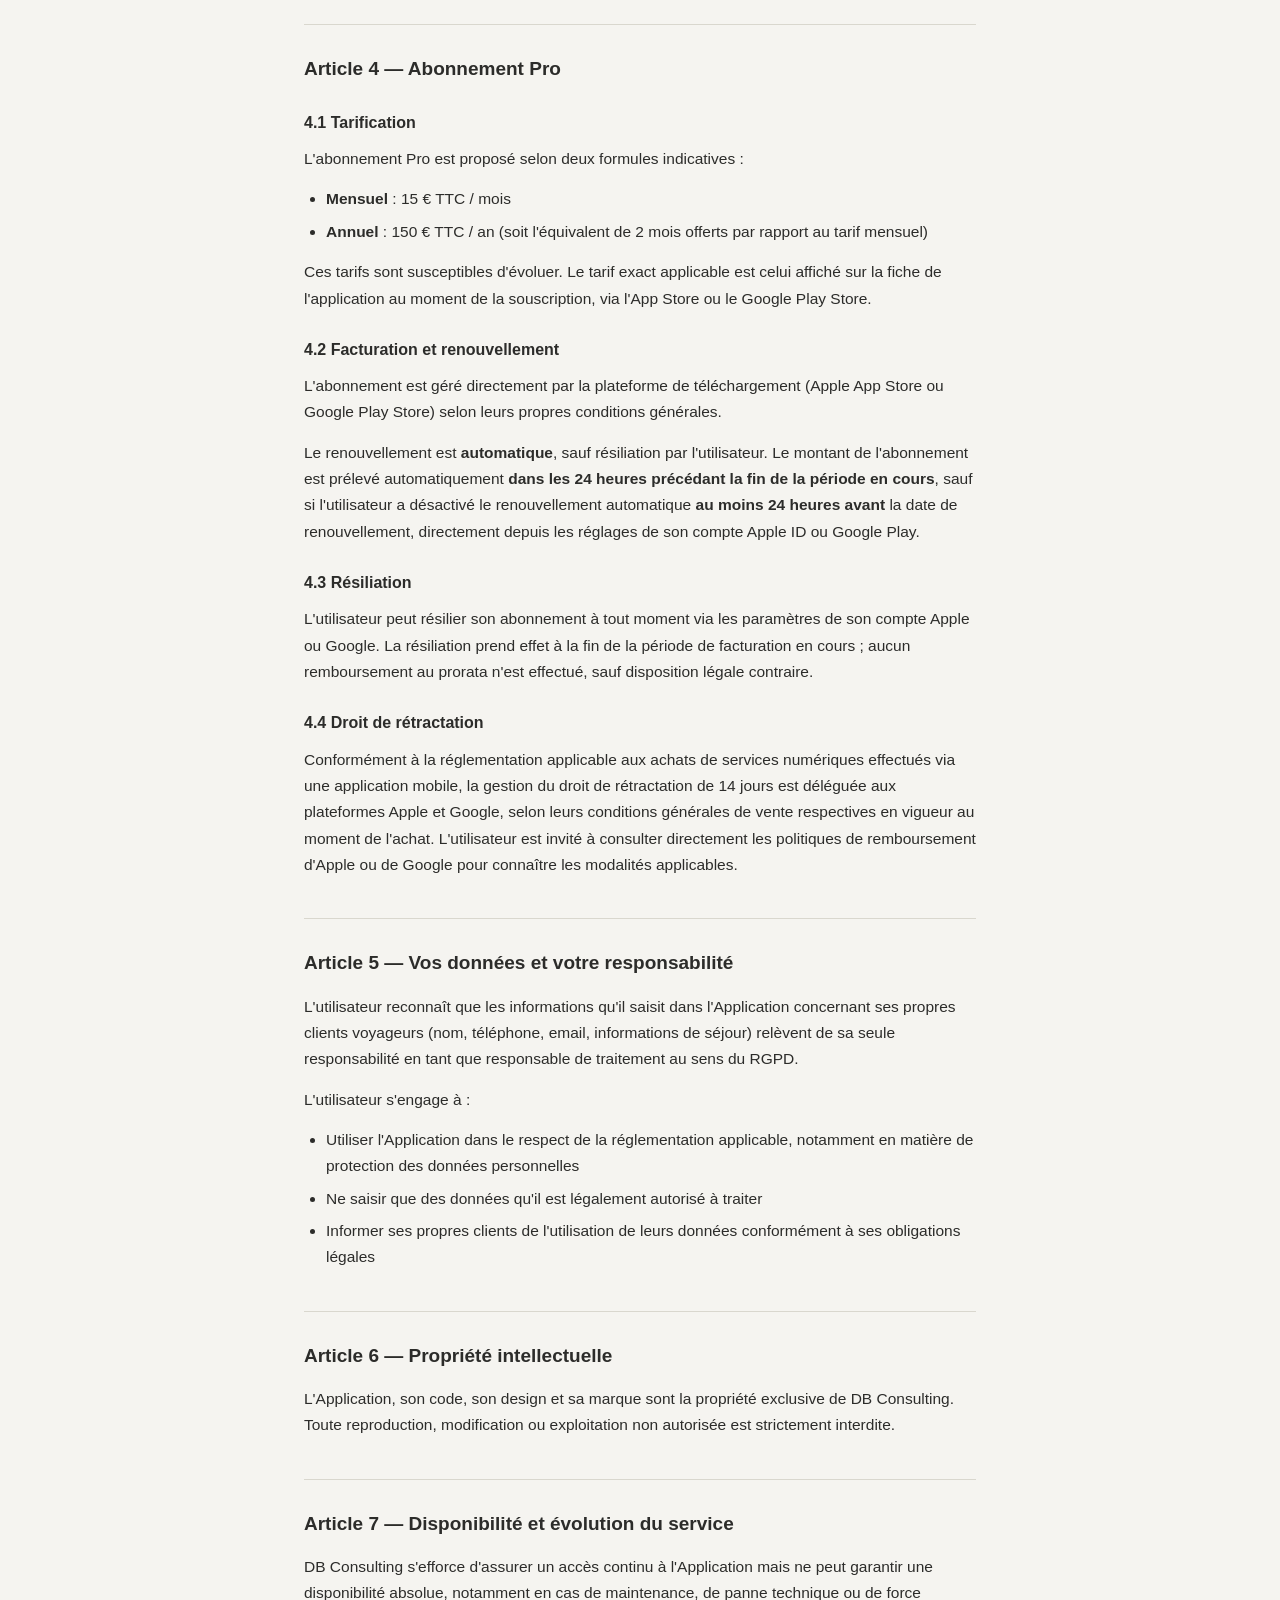
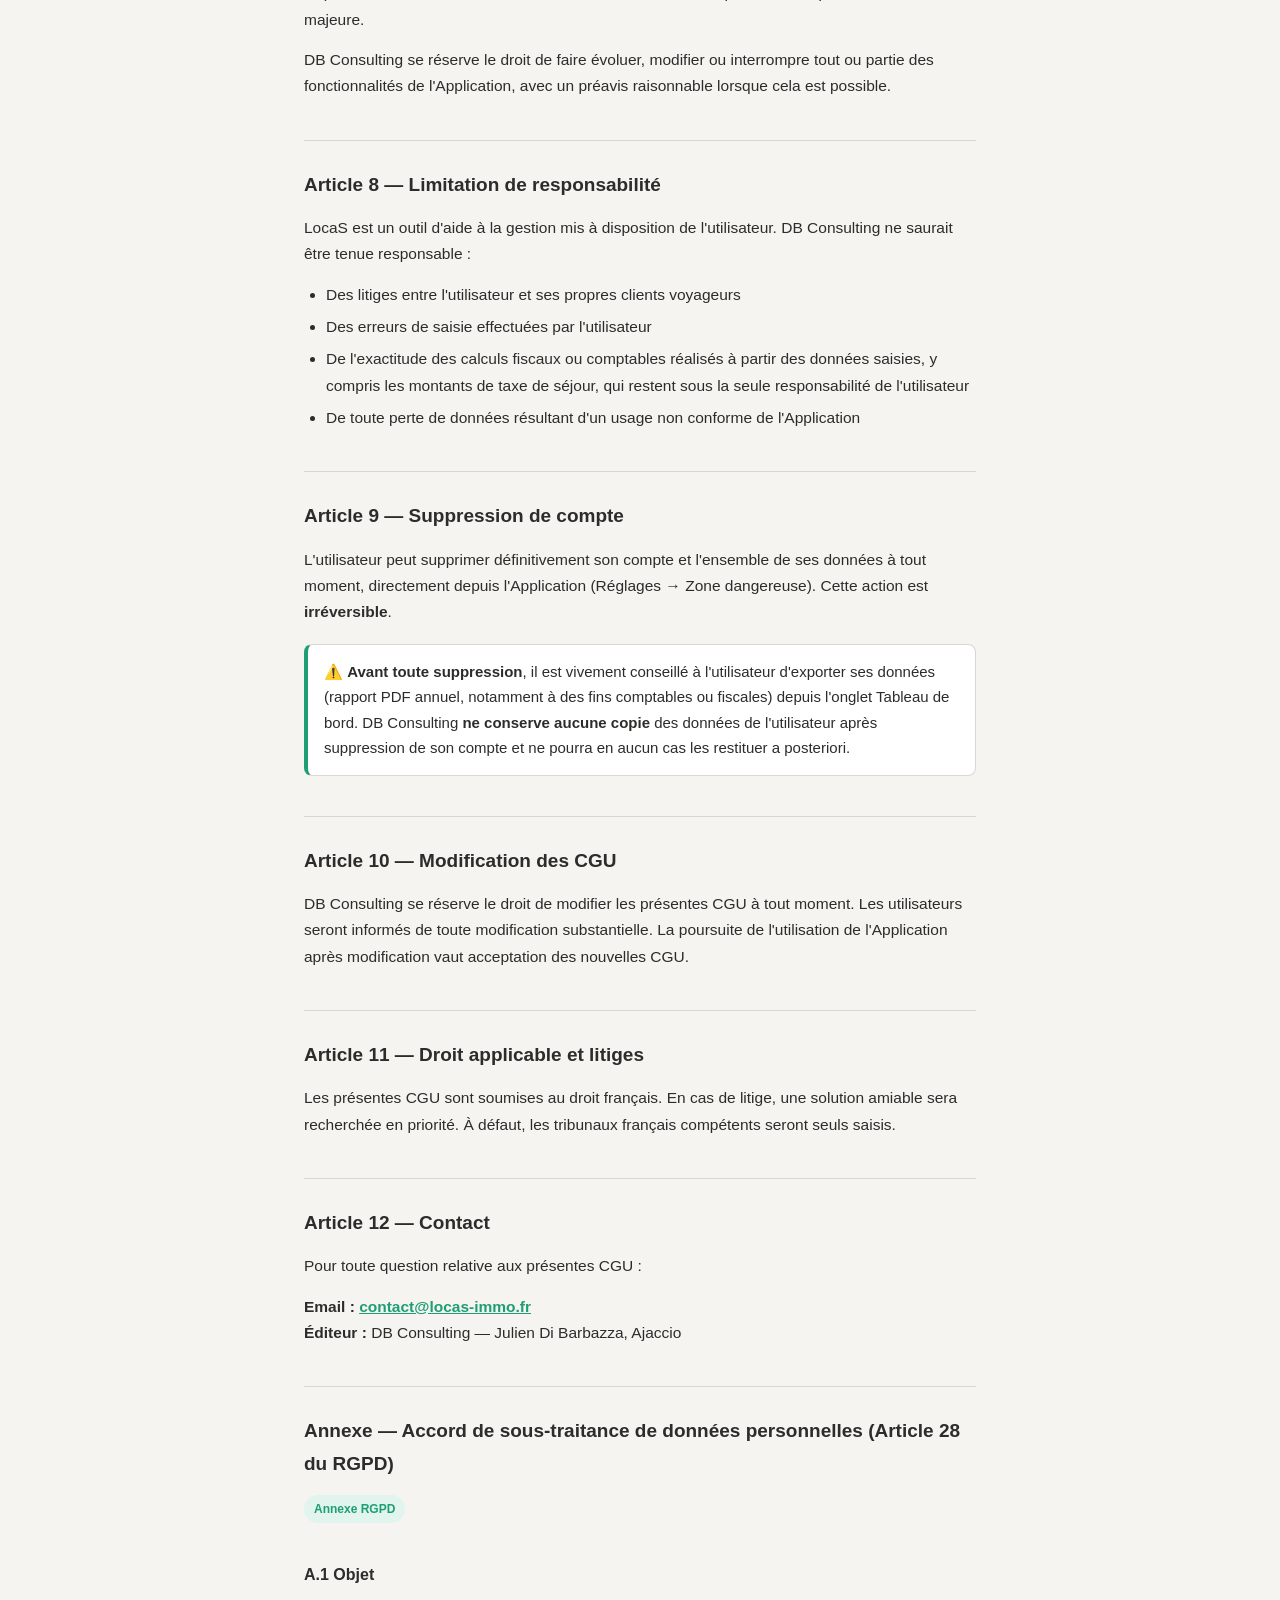
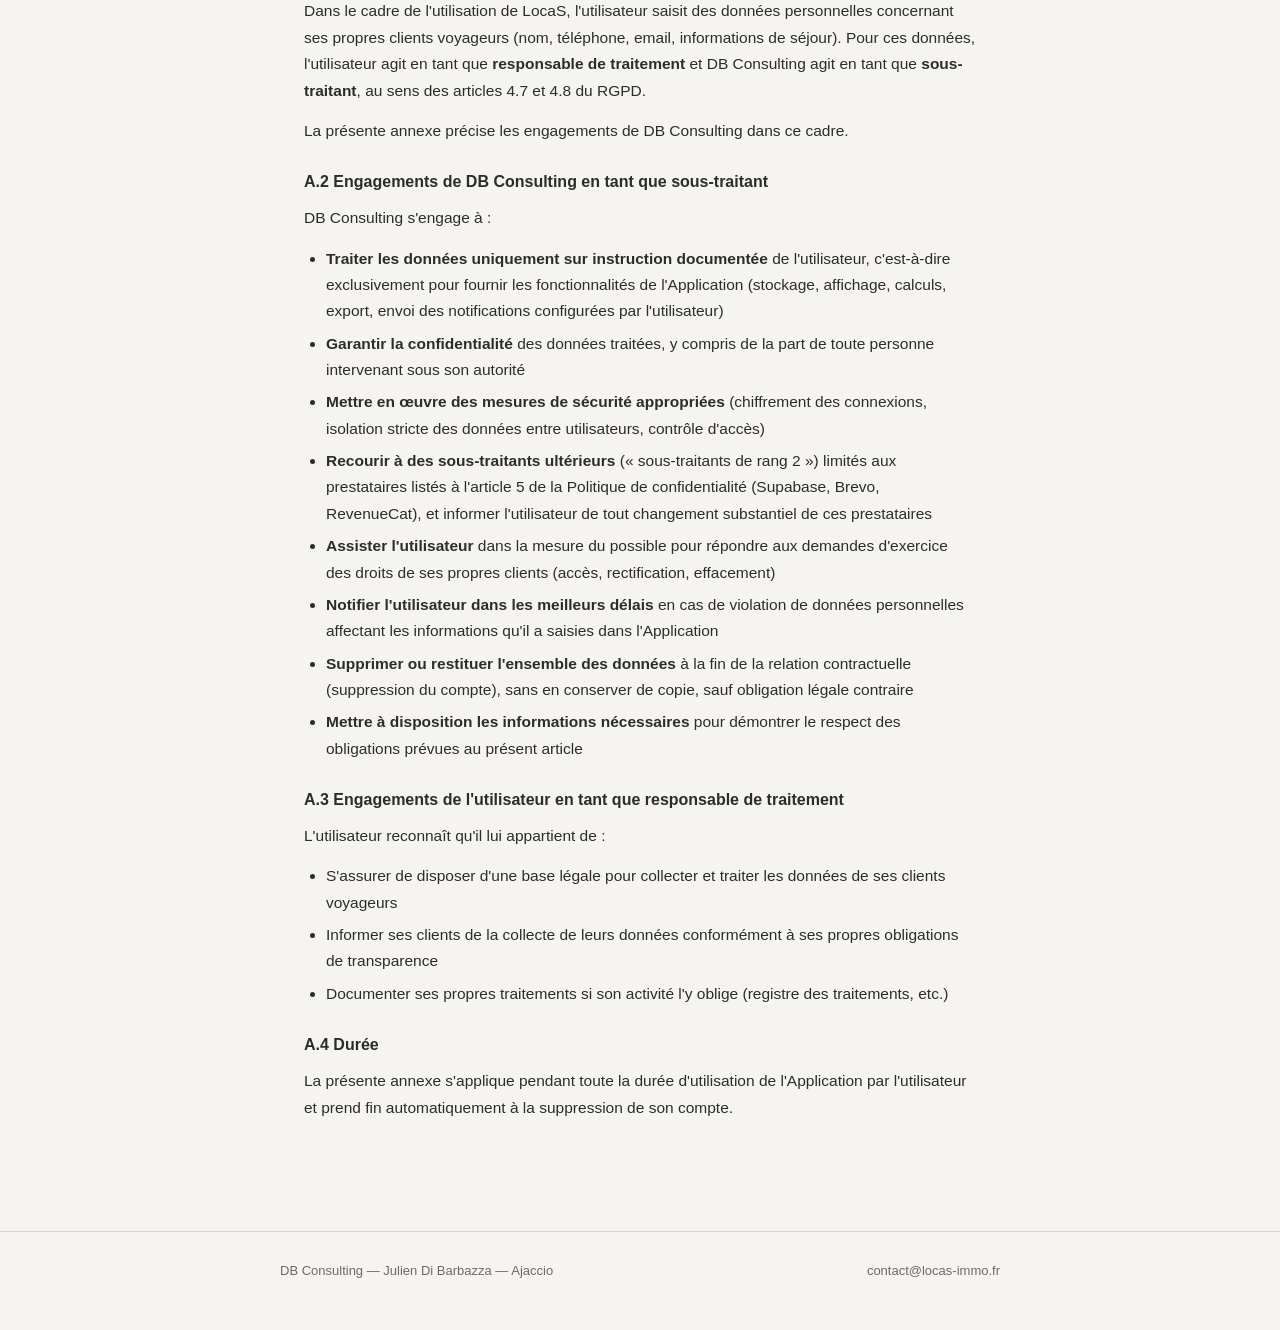
==== commit 7ca13739: "Add files via upload" ====
--- a/cgu.html
+++ b/cgu.html
@@ -14,6 +14,7 @@
     <nav class="topnav">
       <a href="confidentialite.html">Confidentialité</a>
       <a href="cgu.html" class="active">CGU</a>
+      <a href="suppression-compte.html">Suppression de compte</a>
     </nav>
   </div>
 </div>
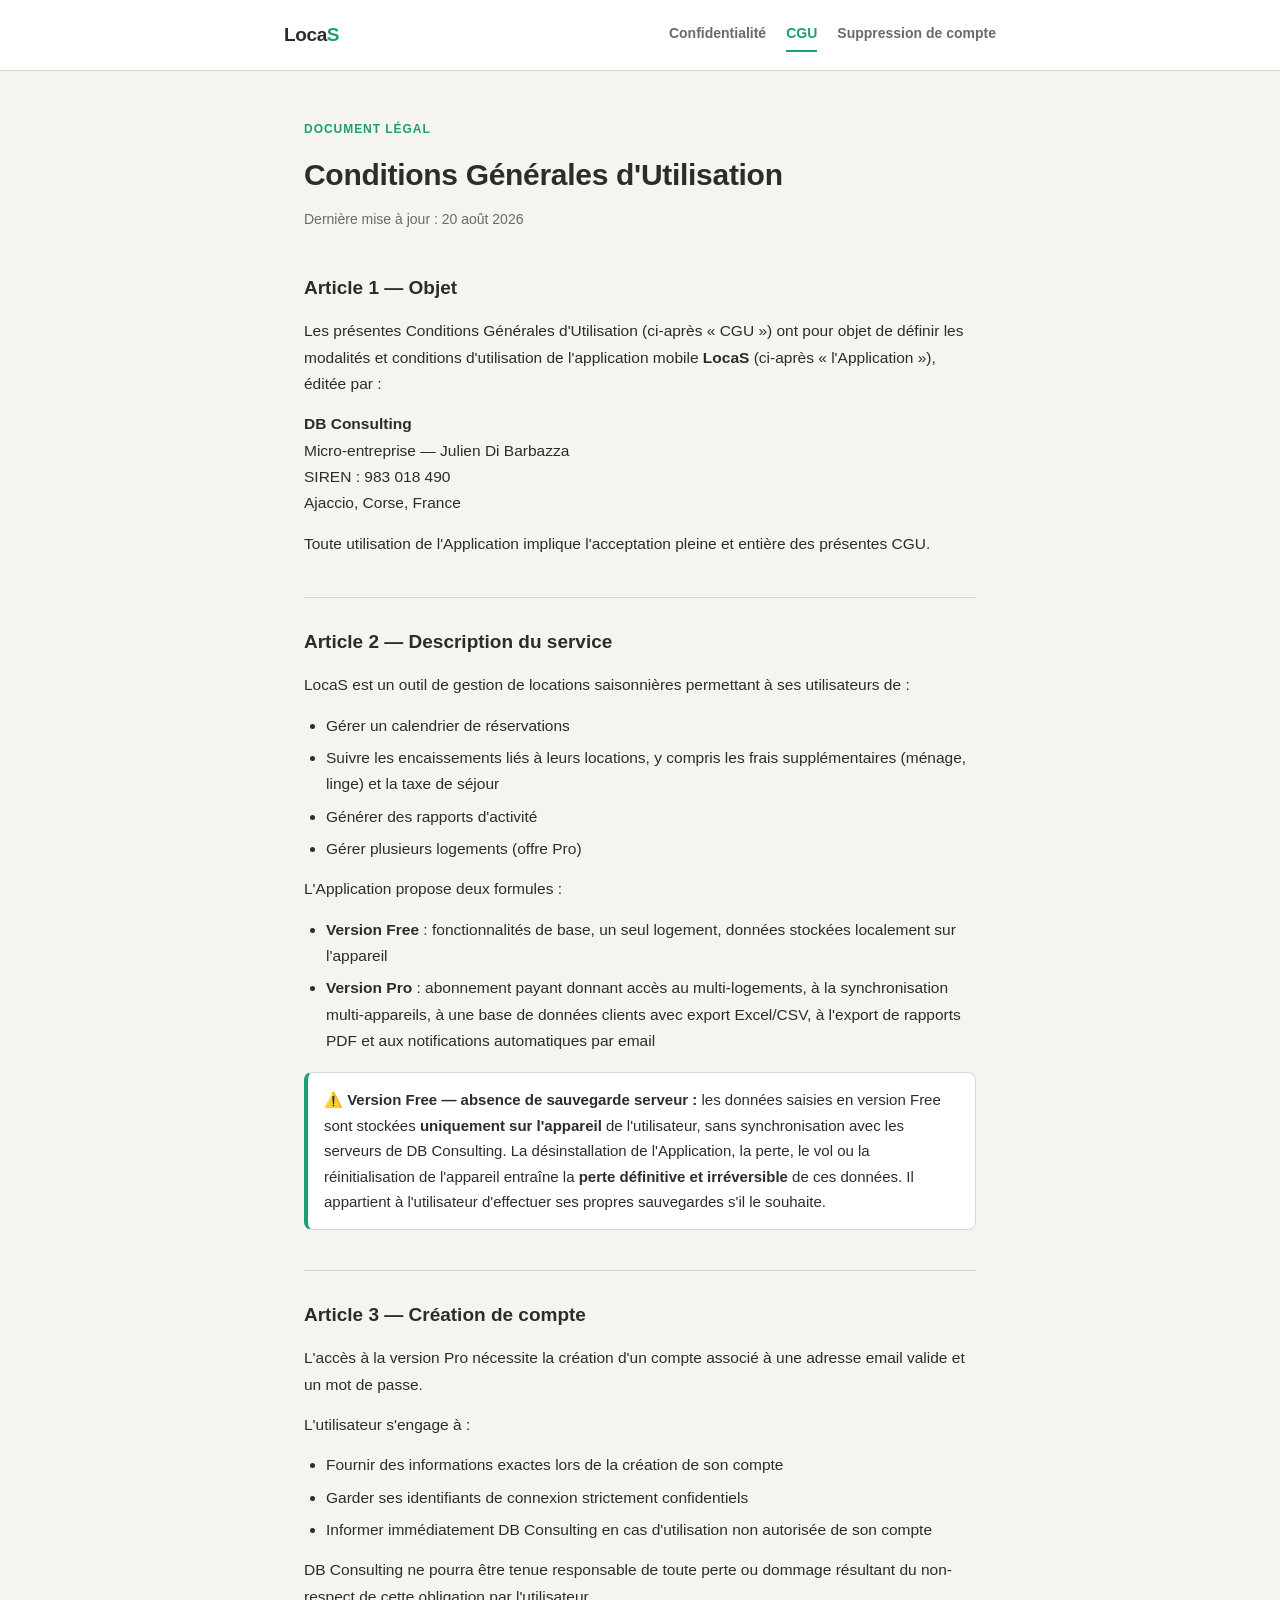
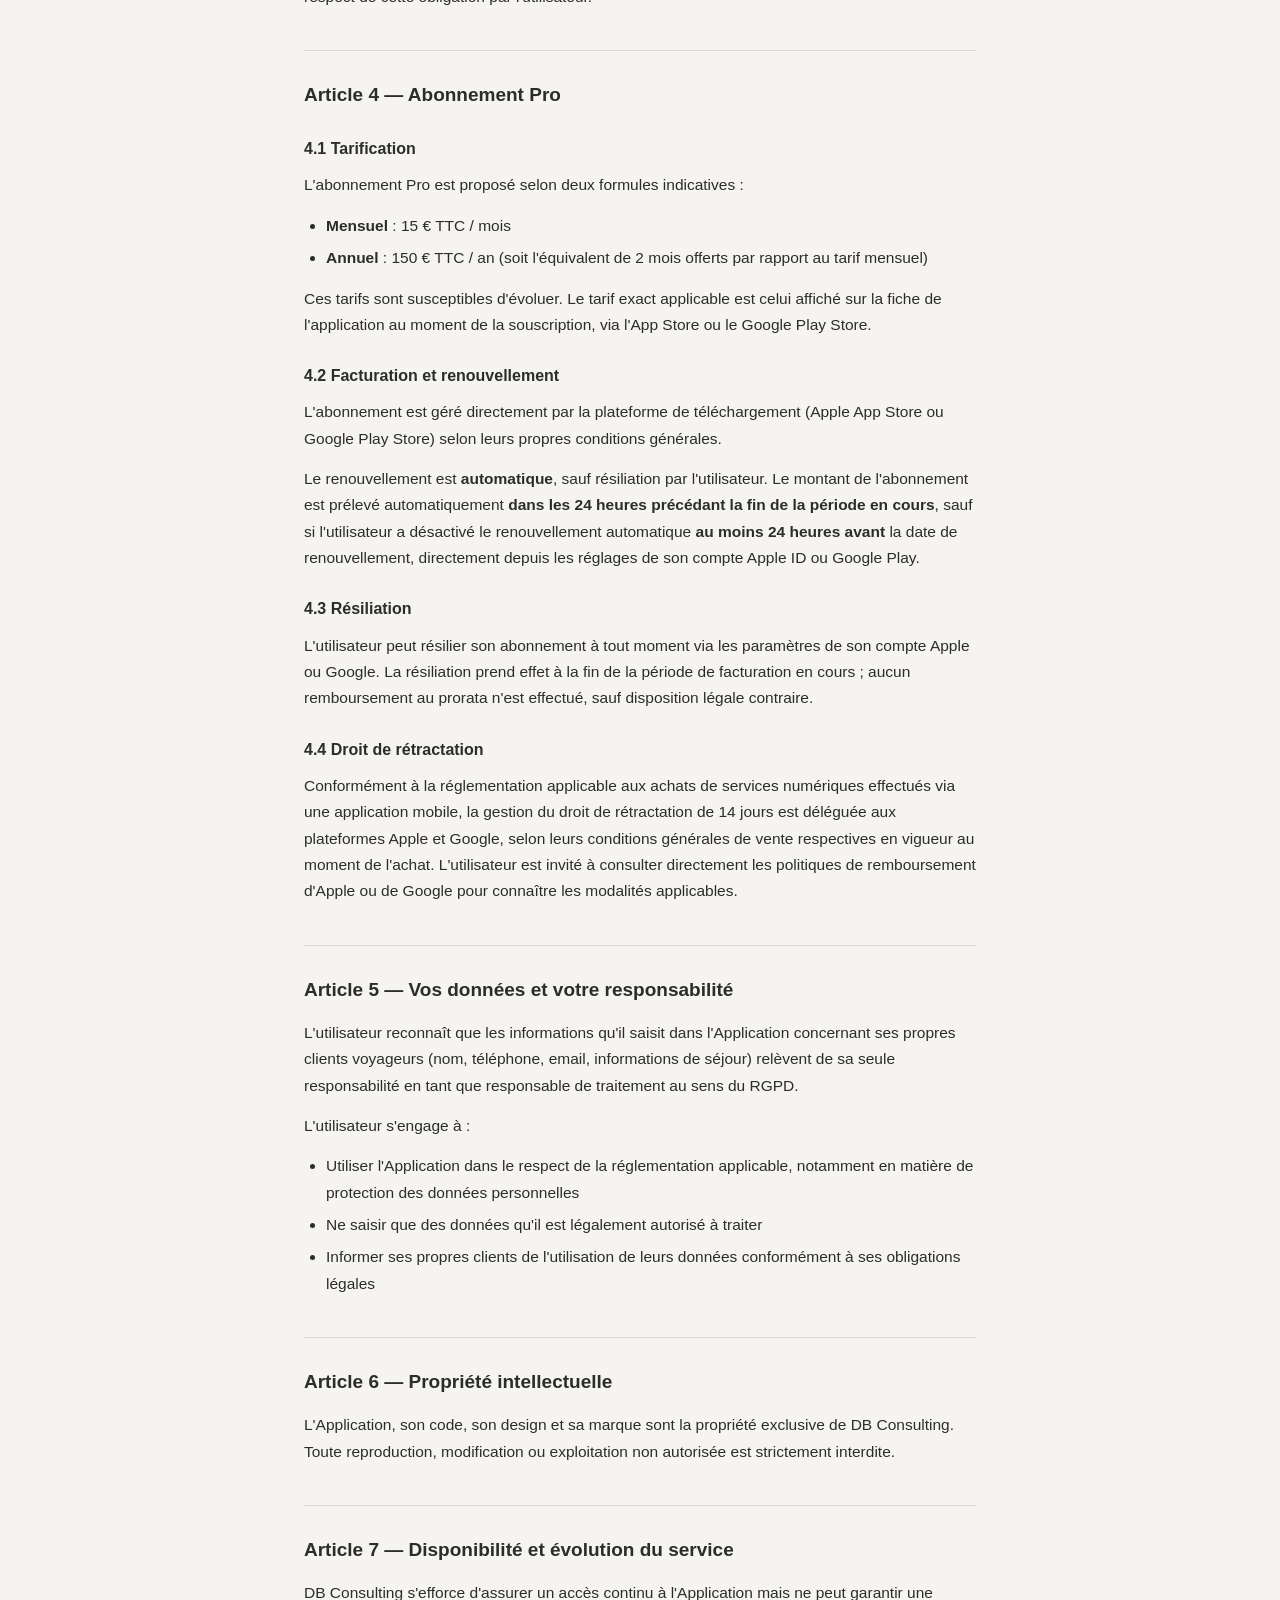
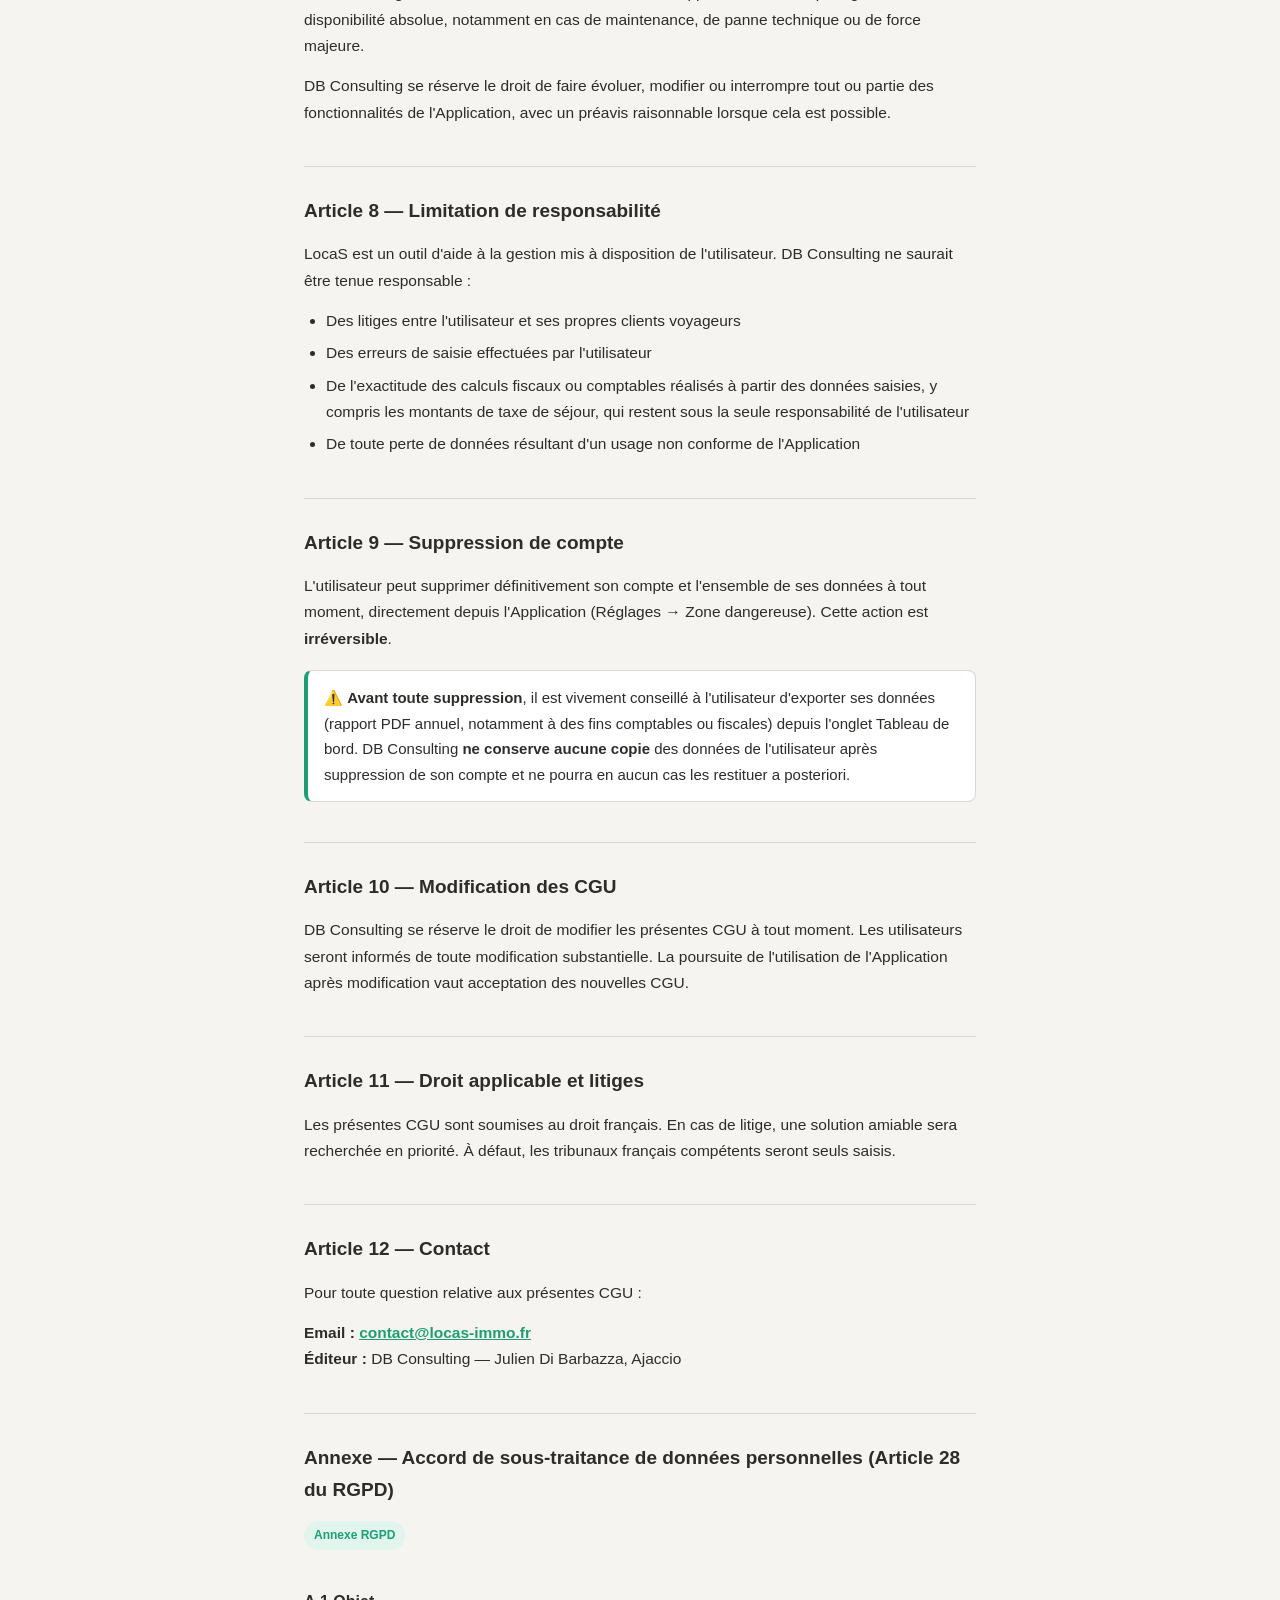
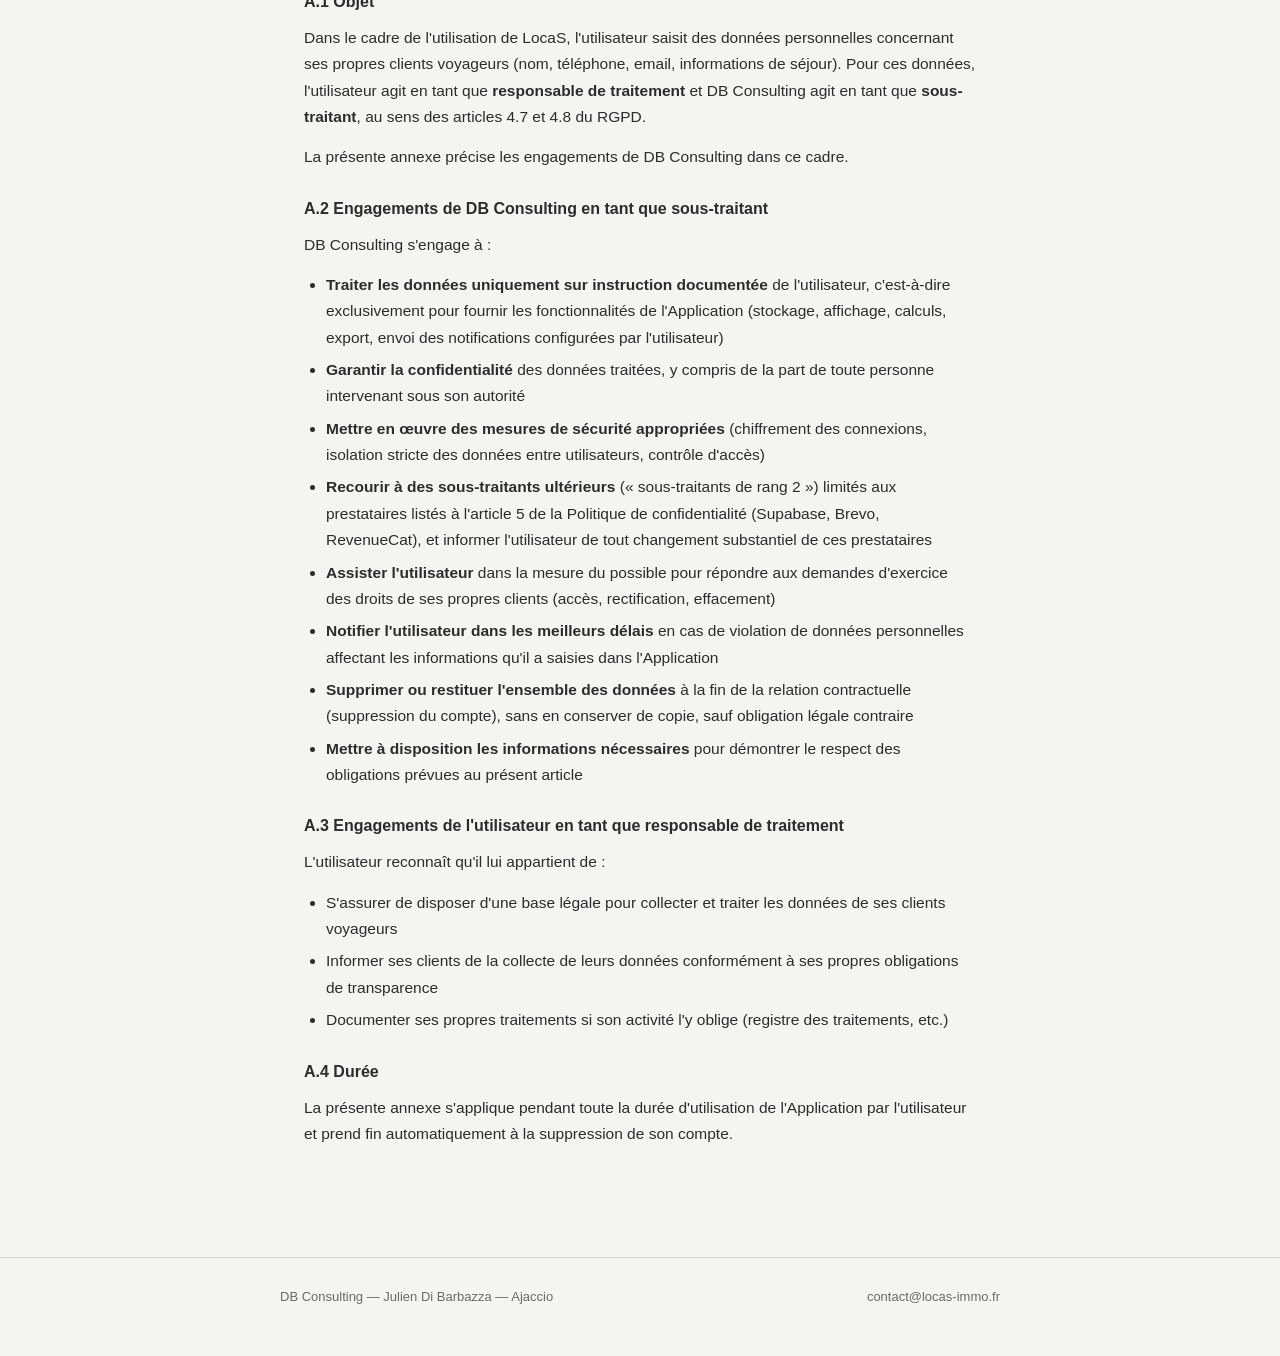
==== commit e4e82b76: "Add files via upload" ====
--- a/cgu.html
+++ b/cgu.html
@@ -23,7 +23,7 @@
   <div class="doc-header">
     <p class="eyebrow">Document légal</p>
     <h1>Conditions Générales d'Utilisation</h1>
-    <p class="updated">Dernière mise à jour : 14 août 2026</p>
+    <p class="updated">Dernière mise à jour : 20 août 2026</p>
   </div>
 
   <article>
@@ -48,7 +48,7 @@
     <p>L'Application propose deux formules :</p>
     <ul>
       <li><strong>Version Free</strong> : fonctionnalités de base, un seul logement, données stockées localement sur l'appareil</li>
-      <li><strong>Version Pro</strong> : abonnement payant donnant accès au multi-logements, à la synchronisation multi-appareils, à l'export de rapports PDF et aux notifications automatiques par email</li>
+      <li><strong>Version Pro</strong> : abonnement payant donnant accès au multi-logements, à la synchronisation multi-appareils, à une base de données clients avec export Excel/CSV, à l'export de rapports PDF et aux notifications automatiques par email</li>
     </ul>
     <div class="callout">
       ⚠️ <strong>Version Free — absence de sauvegarde serveur :</strong> les données saisies en version Free sont stockées <strong>uniquement sur l'appareil</strong> de l'utilisateur, sans synchronisation avec les serveurs de DB Consulting. La désinstallation de l'Application, la perte, le vol ou la réinitialisation de l'appareil entraîne la <strong>perte définitive et irréversible</strong> de ces données. Il appartient à l'utilisateur d'effectuer ses propres sauvegardes s'il le souhaite.
